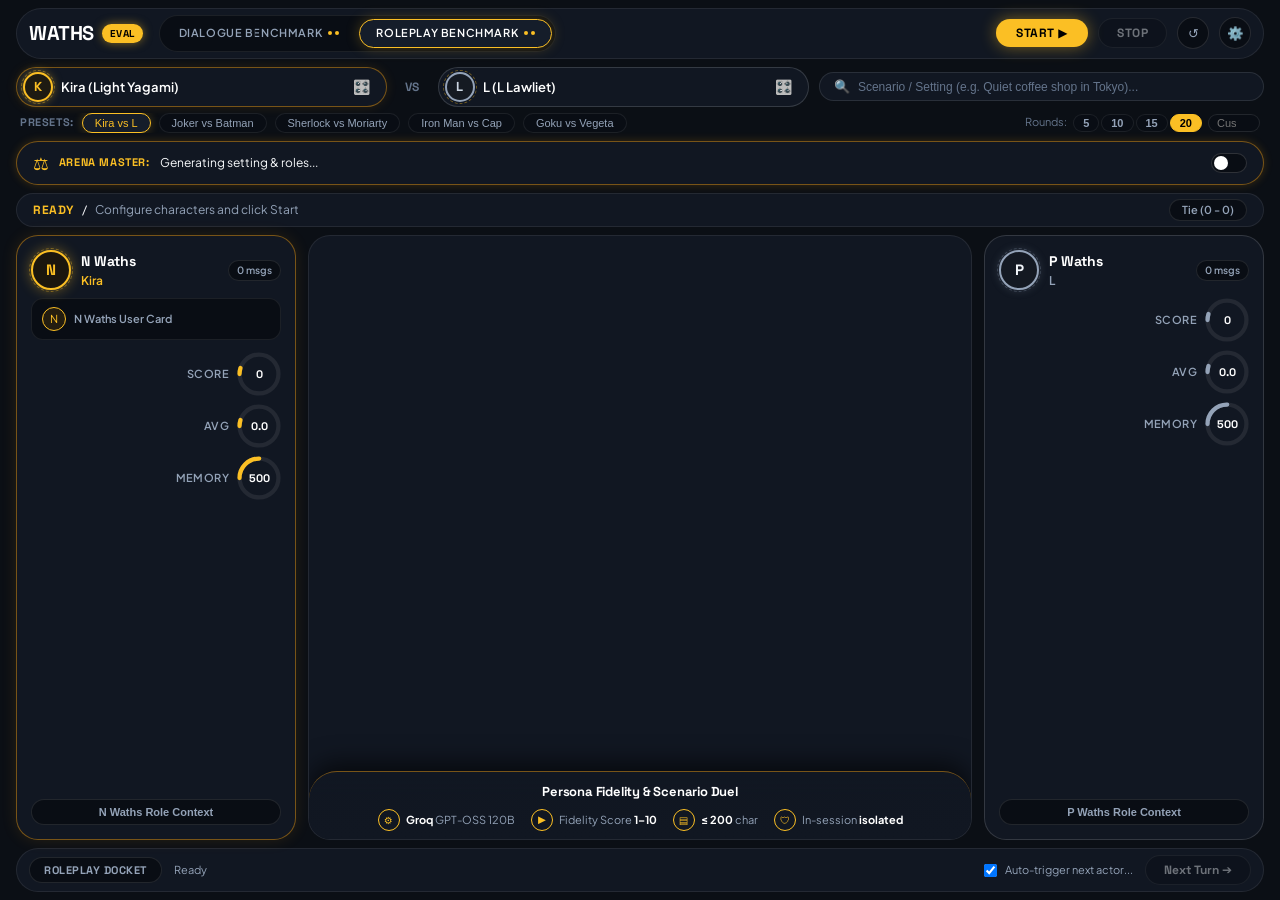
==== static/roleplay.html @ 535d5866 "fix(ui): add gauge labels and dynamic avg/mem rings, fix modal headings and ribbonStatus" ====
<!DOCTYPE html>
<html lang="en">

<head>
  <meta charset="UTF-8">
  <meta name="viewport" content="width=device-width, initial-scale=1.0">
  <title>Waths Arena | Roleplay Benchmark</title>
  <link rel="stylesheet" href="style.css?v=7">
  <link rel="preconnect" href="https://fonts.googleapis.com">
  <link rel="preconnect" href="https://fonts.gstatic.com" crossorigin>
  <link href="https://fonts.googleapis.com/css2?family=Space+Grotesk:wght@500;600;700;800&family=Plus+Jakarta+Sans:wght@400;500;600;700&family=JetBrains+Mono:wght@400;500;600;700&display=swap" rel="stylesheet">
</head>

<body>
  <div class="app-container">
    <!-- Top Navigation Bar -->
    <header class="top-nav">
      <div class="nav-left">
        <a href="/" class="brand-group">
          <span class="brand-waths">WATHS</span>
          <span class="badge-eval">EVAL</span>
        </a>
        <nav class="arena-nav-tabs">
          <a href="/" class="nav-tab">
            Dialogue Benchmark
            <span class="tab-dots"><span class="tab-dot"></span><span class="tab-dot"></span></span>
          </a>
          <a href="/roleplay" class="nav-tab active">
            Roleplay Benchmark
            <span class="tab-dots"><span class="tab-dot"></span><span class="tab-dot"></span></span>
          </a>
        </nav>
      </div>

      <div class="nav-right">
        <button id="startBtn" class="btn-nav-start" title="Summon Master & Start Match">
          START ▶
        </button>
        <button id="stopBtn" class="btn-nav-stop" disabled title="Halt current match">
          STOP
        </button>
        <button id="resetBtn" class="btn-nav-reset" title="Reset Arena">
          ↺
        </button>
        <button id="settingsBtn" class="btn-settings-trigger" title="Arena Bot Configurations">
          ⚙️
        </button>
      </div>
    </header>

    <!-- Character Setup & Scenario Bar -->
    <section class="setup-bar">
      <div class="setup-main-row">
        <!-- N Character Capsule -->
        <div class="char-capsule n-capsule">
          <div class="capsule-avatar n-avatar-ring">
            <span>K</span>
            <span class="cosmic-ring"></span>
          </div>
          <input type="text" id="nCharInput" class="capsule-input" placeholder="N Actor (e.g. Kira)" maxlength="45"
            value="Kira (Light Yagami)" title="N Waths Character Persona" />
          <button class="capsule-icon-btn" id="openNSettingsQuick" title="N Waths Model Settings">🎛️</button>
        </div>

        <span class="vs-badge-pill">VS</span>

        <!-- P Character Capsule -->
        <div class="char-capsule p-capsule">
          <div class="capsule-avatar p-avatar-ring">
            <span>L</span>
            <span class="cosmic-ring"></span>
          </div>
          <input type="text" id="pCharInput" class="capsule-input" placeholder="P Actor (e.g. L)" maxlength="45"
            value="L (L Lawliet)" title="P Waths Character Persona" />
          <button class="capsule-icon-btn" id="openPSettingsQuick" title="P Waths Model Settings">🎛️</button>
        </div>

        <!-- Scenario Capsule -->
        <div class="scenario-capsule">
          <span class="scenario-search-icon">🔍</span>
          <input type="text" id="scenarioInput" class="scenario-capsule-input"
            placeholder="Scenario / Setting (e.g. Quiet coffee shop in Tokyo)..." maxlength="150" />
          <button class="scenario-clear-btn" id="clearScenarioBtn">✕</button>
        </div>
      </div>

      <!-- Presets & Rounds Sub-row -->
      <div class="setup-sub-row">
        <div class="presets-group">
          <span class="presets-label">Presets:</span>
          <button class="preset-pill active" data-n="Kira (Light Yagami)" data-p="L (L Lawliet)"
            data-scenario="Quiet Tokyo coffee shop, testing each other with veiled deductions">Kira vs L</button>
          <button class="preset-pill" data-n="The Joker" data-p="Batman"
            data-scenario="Interrogation room in Arkham Asylum during a blackout">Joker vs Batman</button>
          <button class="preset-pill" data-n="Sherlock Holmes" data-p="Professor Moriarty"
            data-scenario="Foggy evening on Baker Street before departure">Sherlock vs Moriarty</button>
          <button class="preset-pill" data-n="Tony Stark" data-p="Steve Rogers"
            data-scenario="Debating Sokovia Accords in the hangar">Iron Man vs Cap</button>
          <button class="preset-pill" data-n="Goku" data-p="Vegeta"
            data-scenario="Wasteland training ground preparing for universal tournament">Goku vs Vegeta</button>
        </div>

        <div class="rounds-group">
          <span class="rounds-label">Rounds:</span>
          <div class="pill-group" id="limitPillGroup">
            <button class="limit-pill" data-limit="5">5</button>
            <button class="limit-pill" data-limit="10">10</button>
            <button class="limit-pill" data-limit="15">15</button>
            <button class="limit-pill active" data-limit="20">20</button>
          </div>
          <input type="number" id="customLimitInput" class="custom-limit-input" min="1" max="20" placeholder="Custom" />
        </div>
      </div>
    </section>

    <!-- Arena Master Briefing Banner -->
    <section class="master-callout-banner" id="masterBriefingCard">
      <div class="master-callout-left" id="stripHeader">
        <span class="master-scale-icon">⚖️</span>
        <span class="master-callout-title">Arena Master:</span>
        <span class="master-scenario-text" id="briefScenario">Generating setting & roles...</span>
      </div>
      <div class="master-toggle-switch" id="toggleBriefingBtn" title="Toggle detailed roles">
        <span class="switch-pill" id="masterSwitchPill"><span class="switch-knob"></span></span>
      </div>
    </section>

    <!-- Collapsible Roles Drawer -->
    <div class="master-roles-drawer" id="masterContent">
      <div class="drawer-role-col n-role">
        <span class="drawer-role-tag" id="briefNRoleTag">N Waths Role Context</span>
        <p class="drawer-role-desc" id="briefNRole">Awaiting role context...</p>
      </div>
      <div class="drawer-role-col p-role">
        <span class="drawer-role-tag" id="briefPRoleTag">P Waths Role Context</span>
        <p class="drawer-role-desc" id="briefPRole">Awaiting role context...</p>
      </div>
    </div>

    <!-- Match Status Capsule -->
    <div class="status-strip-capsule">
      <div class="status-strip-left">
        <span class="status-highlight-ready" id="roundIndicator">READY</span>
        <span class="status-sep">/</span>
        <span class="status-strip-message" id="turnStatus">Configure characters and click Start</span>
      </div>
      <div class="status-tie-chip" id="leaderChip">Tie (0 - 0)</div>
    </div>

    <!-- Main Workbench Area (Cards + Chat Viewport) -->
    <main class="arena-stage-layout">
      <!-- Left Card: N Waths -->
      <aside class="actor-stage-card n-stage-card" id="nCard">
        <div>
          <div class="card-orbit-header">
            <div class="orbit-actor-identity">
              <div class="cosmic-avatar-container n-cosmic-avatar">
                <span>N</span>
                <span class="cosmic-ring"></span>
              </div>
              <div class="actor-meta-block">
                <span class="actor-name-title" id="nCardName">N Waths</span>
                <span class="actor-persona-sub" id="nCharSubtext">Kira</span>
              </div>
            </div>
            <span class="msgs-count-pill" id="nMsgs">0 msgs</span>
          </div>

          <div class="user-card-snippet">
            <div class="mini-avatar">N</div>
            <span class="snippet-text">N Waths User Card</span>
          </div>

          <!-- Vertical Arc Gauges Stack -->
          <div class="gauges-vertical-stack">
            <!-- Score Gauge -->
            <div class="gauge-row-item">
              <span class="gauge-label">Score</span>
              <div class="gauge-circle-outer">
                <svg viewBox="0 0 36 36" class="gauge-svg">
                  <path class="gauge-track" d="M18 2.0845 a 15.9155 15.9155 0 0 1 0 31.831 a 15.9155 15.9155 0 0 1 0 -31.831" />
                  <path class="gauge-progress-gold" id="nScoreGauge" stroke-dasharray="5, 100" d="M18 2.0845 a 15.9155 15.9155 0 0 1 0 31.831 a 15.9155 15.9155 0 0 1 0 -31.831" />
                </svg>
                <span class="gauge-center-text" id="nScore">0</span>
              </div>
            </div>
            <!-- Average Gauge -->
            <div class="gauge-row-item">
              <span class="gauge-label">Avg</span>
              <div class="gauge-circle-outer">
                <svg viewBox="0 0 36 36" class="gauge-svg">
                  <path class="gauge-track" d="M18 2.0845 a 15.9155 15.9155 0 0 1 0 31.831 a 15.9155 15.9155 0 0 1 0 -31.831" />
                  <path class="gauge-progress-gold" id="nAvgGauge" stroke-dasharray="5, 100" d="M18 2.0845 a 15.9155 15.9155 0 0 1 0 31.831 a 15.9155 15.9155 0 0 1 0 -31.831" />
                </svg>
                <span class="gauge-center-text" id="nAvg">0.0</span>
              </div>
            </div>
            <!-- Memory Gauge -->
            <div class="gauge-row-item">
              <span class="gauge-label">Memory</span>
              <div class="gauge-circle-outer">
                <svg viewBox="0 0 36 36" class="gauge-svg">
                  <path class="gauge-track" d="M18 2.0845 a 15.9155 15.9155 0 0 1 0 31.831 a 15.9155 15.9155 0 0 1 0 -31.831" />
                  <path class="gauge-progress-gold" id="nMemGauge" stroke-dasharray="25, 100" d="M18 2.0845 a 15.9155 15.9155 0 0 1 0 31.831 a 15.9155 15.9155 0 0 1 0 -31.831" />
                </svg>
                <span class="gauge-center-text" id="nMemGaugeVal">500</span>
              </div>
            </div>
          </div>
        </div>

        <button class="actor-role-context-btn" id="nRoleContextBtn">
          N Waths Role Context
        </button>

        <!-- Hidden Telemetry Dropdown Data elements for script compatibility -->
        <div style="display:none;" id="nDropdown">
          <span id="nProviderVal">NVIDIA NIM</span>
          <span id="nModelVal">stepfun-ai/step-5-preview</span>
          <span id="nWinsVal">0 wins (0%)</span>
          <span id="nPromptTokVal">0</span>
          <span id="nCompTokVal">0</span>
          <span id="nTotalTokVal">0</span>
        </div>
      </aside>

      <!-- Center Chat Stream Area -->
      <section class="center-chat-viewport" id="chatViewport">
        <div class="chat-feed-stream" id="chatFeed">
          <!-- Initial Welcome Feed State -->
        </div>

        <!-- Arched Bottom Docket Overlay (Matching Image 1) -->
        <div class="arched-docket-overlay" id="archedDocket">
          <div class="docket-arch-title">Persona Fidelity & Scenario Duel</div>
          <div class="docket-specs-pill-row">
            <div class="docket-spec-badge">
              <span class="docket-badge-ring">⚙</span>
              <span><strong>Groq</strong> GPT-OSS 120B</span>
            </div>
            <div class="docket-spec-badge">
              <span class="docket-badge-ring">▶</span>
              <span>Fidelity Score <strong>1–10</strong></span>
            </div>
            <div class="docket-spec-badge">
              <span class="docket-badge-ring">▤</span>
              <span><strong>≤ 200</strong> char</span>
            </div>
            <div class="docket-spec-badge">
              <span class="docket-badge-ring">🛡</span>
              <span>In-session <strong>isolated</strong></span>
            </div>
          </div>
        </div>
      </section>

      <!-- Right Card: P Waths -->
      <aside class="actor-stage-card p-stage-card" id="pCard">
        <div>
          <div class="card-orbit-header">
            <div class="orbit-actor-identity">
              <div class="cosmic-avatar-container p-cosmic-avatar">
                <span>P</span>
                <span class="cosmic-ring"></span>
              </div>
              <div class="actor-meta-block">
                <span class="actor-name-title" id="pCardName">P Waths</span>
                <span class="actor-persona-sub" id="pCharSubtext">L</span>
              </div>
            </div>
            <span class="msgs-count-pill" id="pMsgs">0 msgs</span>
          </div>

          <!-- Vertical Arc Gauges Stack -->
          <div class="gauges-vertical-stack">
            <div class="gauge-row-item">
              <span class="gauge-label">Score</span>
              <div class="gauge-circle-outer">
                <svg viewBox="0 0 36 36" class="gauge-svg">
                  <path class="gauge-track" d="M18 2.0845 a 15.9155 15.9155 0 0 1 0 31.831 a 15.9155 15.9155 0 0 1 0 -31.831" />
                  <path class="gauge-progress-silver" id="pScoreGauge" stroke-dasharray="5, 100" d="M18 2.0845 a 15.9155 15.9155 0 0 1 0 31.831 a 15.9155 15.9155 0 0 1 0 -31.831" />
                </svg>
                <span class="gauge-center-text" id="pScore">0</span>
              </div>
            </div>
            <div class="gauge-row-item">
              <span class="gauge-label">Avg</span>
              <div class="gauge-circle-outer">
                <svg viewBox="0 0 36 36" class="gauge-svg">
                  <path class="gauge-track" d="M18 2.0845 a 15.9155 15.9155 0 0 1 0 31.831 a 15.9155 15.9155 0 0 1 0 -31.831" />
                  <path class="gauge-progress-silver" id="pAvgGauge" stroke-dasharray="5, 100" d="M18 2.0845 a 15.9155 15.9155 0 0 1 0 31.831 a 15.9155 15.9155 0 0 1 0 -31.831" />
                </svg>
                <span class="gauge-center-text" id="pAvg">0.0</span>
              </div>
            </div>
            <div class="gauge-row-item">
              <span class="gauge-label">Memory</span>
              <div class="gauge-circle-outer">
                <svg viewBox="0 0 36 36" class="gauge-svg">
                  <path class="gauge-track" d="M18 2.0845 a 15.9155 15.9155 0 0 1 0 31.831 a 15.9155 15.9155 0 0 1 0 -31.831" />
                  <path class="gauge-progress-silver" id="pMemGauge" stroke-dasharray="25, 100" d="M18 2.0845 a 15.9155 15.9155 0 0 1 0 31.831 a 15.9155 15.9155 0 0 1 0 -31.831" />
                </svg>
                <span class="gauge-center-text" id="pMemGaugeVal">500</span>
              </div>
            </div>
          </div>
        </div>

        <button class="actor-role-context-btn" id="pRoleContextBtn">
          P Waths Role Context
        </button>

        <!-- Hidden Telemetry Dropdown Data elements for script compatibility -->
        <div style="display:none;" id="pDropdown">
          <span id="pProviderVal">OpenRouter</span>
          <span id="pModelVal">meta-llama/llama-3.2-3b-instruct</span>
          <span id="pWinsVal">0 wins (0%)</span>
          <span id="pPromptTokVal">0</span>
          <span id="pCompTokVal">0</span>
          <span id="pTotalTokVal">0</span>
        </div>
      </aside>
    </main>

    <!-- Bottom Controls Ribbon -->
    <footer class="bottom-ribbon" id="actionRibbon">
      <span class="ribbon-pill-tag">Roleplay Docket</span>
      <div class="ribbon-status" id="ribbonStatus">Ready</div>
      <div class="ribbon-right-controls">
        <label class="toggle-container">
          <input type="checkbox" id="autoAdvanceToggle" checked>
          <span>Auto-trigger next actor...</span>
        </label>
        <button id="nextTurnBtn" class="btn-next-pill" disabled>
          Next Turn ➔
        </button>
      </div>
    </footer>
  </div>

  <!-- Settings Modal (Matching Image 2) -->
  <div class="modal-overlay" id="settingsModal" style="display: none;">
    <div class="settings-modal-card">
      <div class="settings-modal-header">
        <div class="settings-modal-title">
          <span>⚙</span> ARENA BOT CONFIGURATIONS
        </div>
        <button class="modal-close-btn" id="closeSettingsBtn" title="Close Settings">✕</button>
      </div>

      <div class="settings-modal-body">
        <div class="settings-duo-columns">
          <!-- N Waths Column -->
          <div class="settings-bot-column n-col">
            <div class="col-brand-header">
              <div class="cosmic-avatar-container n-cosmic-avatar" style="width:32px;height:32px;font-size:13px;">
                <span>N</span>
                <span class="cosmic-ring"></span>
              </div>
              <div>
                <h4>N WATHS <span class="provider-tag">(NVIDIA NIM)</span></h4>
              </div>
            </div>

            <!-- Model Selection -->
            <div class="slider-group-container">
              <div class="slider-label">Model Selection</div>
              <select id="nModelSelect" class="form-select-dark">
                <option value="stepfun-ai/step-5-preview">stepfun-ai/step-5-preview (Default)</option>
                <option value="minimaxai/minimax-m3.1-flash">minimaxai/minimax-m3.1-flash (Fast & High Fidelity)</option>
                <option value="moonshotai/kimi-k3.1-pro">moonshotai/kimi-k3.1-pro</option>
                <option value="z-ai/glm-5.3-flash">z-ai/glm-5.3-flash</option>
                <option value="custom">Custom Model ID...</option>
              </select>
              <input type="text" id="nCustomModelInput" class="custom-limit-input" style="display:none;width:100%;margin-top:4px;" placeholder="Custom Model ID" />
            </div>

            <!-- Temperature Slider + Gauge -->
            <div class="slider-group-container">
              <div class="slider-label">Temperature</div>
              <div class="slider-with-gauge">
                <input type="range" id="nTempRange" min="0.0" max="1.5" step="0.05" value="0.7" class="form-range-gold" />
                <div class="gauge-circle-outer">
                  <svg viewBox="0 0 36 36" class="gauge-svg">
                    <path class="gauge-track" d="M18 2.0845 a 15.9155 15.9155 0 0 1 0 31.831 a 15.9155 15.9155 0 0 1 0 -31.831" />
                    <path class="gauge-progress-gold" id="nTempGaugeSvg" stroke-dasharray="47, 100" d="M18 2.0845 a 15.9155 15.9155 0 0 1 0 31.831 a 15.9155 15.9155 0 0 1 0 -31.831" />
                  </svg>
                  <span class="gauge-center-text" id="nTempVal">0.70</span>
                </div>
              </div>
            </div>

            <!-- Context Memory Limit -->
            <div class="slider-group-container">
              <div class="slider-label">Context Memory Limit</div>
              <div class="slider-with-gauge">
                <input type="range" id="nMemRange" min="100" max="2000" step="50" value="500" class="form-range-gold" />
                <div class="gauge-circle-outer">
                  <svg viewBox="0 0 36 36" class="gauge-svg">
                    <path class="gauge-track" d="M18 2.0845 a 15.9155 15.9155 0 0 1 0 31.831 a 15.9155 15.9155 0 0 1 0 -31.831" />
                    <path class="gauge-progress-gold" id="nMemGaugeSvg" stroke-dasharray="25, 100" d="M18 2.0845 a 15.9155 15.9155 0 0 1 0 31.831 a 15.9155 15.9155 0 0 1 0 -31.831" />
                  </svg>
                  <span class="gauge-center-text" id="nMemVal">500</span>
                </div>
              </div>
            </div>

            <!-- Output Character Limit -->
            <div class="slider-group-container">
              <div class="slider-label">Output Character Limit</div>
              <div class="slider-with-gauge">
                <input type="range" id="nLimitRange" min="50" max="1000" step="10" value="200" class="form-range-gold" />
                <div class="gauge-circle-outer">
                  <svg viewBox="0 0 36 36" class="gauge-svg">
                    <path class="gauge-track" d="M18 2.0845 a 15.9155 15.9155 0 0 1 0 31.831 a 15.9155 15.9155 0 0 1 0 -31.831" />
                    <path class="gauge-progress-gold" id="nLimitGaugeSvg" stroke-dasharray="20, 100" d="M18 2.0845 a 15.9155 15.9155 0 0 1 0 31.831 a 15.9155 15.9155 0 0 1 0 -31.831" />
                  </svg>
                  <span class="gauge-center-text" id="nLimitVal" style="font-size:9px;">200c</span>
                </div>
              </div>
            </div>

            <!-- Top-P & Max Tokens Steppers -->
            <div class="stepper-row">
              <span class="stepper-label">Top-P</span>
              <div class="stepper-capsule">
                <button type="button" class="stepper-btn" id="nTopPDec">–</button>
                <span class="stepper-val" id="nTopPVal">0.90</span>
                <button type="button" class="stepper-btn" id="nTopPInc">+</button>
                <input type="range" id="nTopPRange" min="0.1" max="1.0" step="0.05" value="0.9" style="display:none;" />
              </div>
            </div>

            <div class="stepper-row">
              <span class="stepper-label">Max Tokens</span>
              <div class="stepper-capsule">
                <button type="button" class="stepper-btn" id="nTokensDec">–</button>
                <span class="stepper-val" id="nTokensVal">450</span>
                <button type="button" class="stepper-btn" id="nTokensInc">+</button>
                <input type="number" id="nMaxTokensInput" min="50" max="1000" value="450" style="display:none;" />
              </div>
            </div>
          </div>

          <!-- P Waths Column -->
          <div class="settings-bot-column p-col">
            <div class="col-brand-header">
              <div class="cosmic-avatar-container p-cosmic-avatar" style="width:32px;height:32px;font-size:13px;">
                <span>P</span>
                <span class="cosmic-ring"></span>
              </div>
              <div>
                <h4>P WATHS <span class="provider-tag">(OpenRouter)</span></h4>
              </div>
            </div>

            <!-- Model Selection -->
            <div class="slider-group-container">
              <div class="slider-label">Model Selection</div>
              <select id="pModelSelect" class="form-select-dark">
                <option value="meta-llama/llama-3.2-3b-instruct">meta-llama/llama-3.2-3b-instruct (Default)</option>
                <option value="google/gemini-2.0-flash-001">google/gemini-2.0-flash-001</option>
                <option value="anthropic/claude-3.5-haiku">anthropic/claude-3.5-haiku</option>
                <option value="deepseek/deepseek-chat">deepseek/deepseek-chat</option>
                <option value="custom">Custom Model ID...</option>
              </select>
              <input type="text" id="pCustomModelInput" class="custom-limit-input" style="display:none;width:100%;margin-top:4px;" placeholder="Custom Model ID" />
            </div>

            <!-- Temperature Slider + Gauge -->
            <div class="slider-group-container">
              <div class="slider-label">Temperature</div>
              <div class="slider-with-gauge">
                <input type="range" id="pTempRange" min="0.0" max="1.5" step="0.05" value="0.7" class="form-range-gold" />
                <div class="gauge-circle-outer">
                  <svg viewBox="0 0 36 36" class="gauge-svg">
                    <path class="gauge-track" d="M18 2.0845 a 15.9155 15.9155 0 0 1 0 31.831 a 15.9155 15.9155 0 0 1 0 -31.831" />
                    <path class="gauge-progress-silver" id="pTempGaugeSvg" stroke-dasharray="47, 100" d="M18 2.0845 a 15.9155 15.9155 0 0 1 0 31.831 a 15.9155 15.9155 0 0 1 0 -31.831" />
                  </svg>
                  <span class="gauge-center-text" id="pTempVal">0.70</span>
                </div>
              </div>
            </div>

            <!-- Context Memory Limit -->
            <div class="slider-group-container">
              <div class="slider-label">Context Memory Limit</div>
              <div class="slider-with-gauge">
                <input type="range" id="pMemRange" min="100" max="2000" step="50" value="500" class="form-range-gold" />
                <div class="gauge-circle-outer">
                  <svg viewBox="0 0 36 36" class="gauge-svg">
                    <path class="gauge-track" d="M18 2.0845 a 15.9155 15.9155 0 0 1 0 31.831 a 15.9155 15.9155 0 0 1 0 -31.831" />
                    <path class="gauge-progress-silver" id="pMemGaugeSvg" stroke-dasharray="25, 100" d="M18 2.0845 a 15.9155 15.9155 0 0 1 0 31.831 a 15.9155 15.9155 0 0 1 0 -31.831" />
                  </svg>
                  <span class="gauge-center-text" id="pMemVal">500</span>
                </div>
              </div>
            </div>

            <!-- Output Character Limit -->
            <div class="slider-group-container">
              <div class="slider-label">Output Character Limit</div>
              <div class="slider-with-gauge">
                <input type="range" id="pLimitRange" min="50" max="1000" step="10" value="200" class="form-range-gold" />
                <div class="gauge-circle-outer">
                  <svg viewBox="0 0 36 36" class="gauge-svg">
                    <path class="gauge-track" d="M18 2.0845 a 15.9155 15.9155 0 0 1 0 31.831 a 15.9155 15.9155 0 0 1 0 -31.831" />
                    <path class="gauge-progress-silver" id="pLimitGaugeSvg" stroke-dasharray="20, 100" d="M18 2.0845 a 15.9155 15.9155 0 0 1 0 31.831 a 15.9155 15.9155 0 0 1 0 -31.831" />
                  </svg>
                  <span class="gauge-center-text" id="pLimitVal" style="font-size:9px;">200c</span>
                </div>
              </div>
            </div>

            <!-- Top-P & Max Tokens Steppers -->
            <div class="stepper-row">
              <span class="stepper-label">Top-P</span>
              <div class="stepper-capsule">
                <button type="button" class="stepper-btn" id="pTopPDec">–</button>
                <span class="stepper-val" id="pTopPVal">0.90</span>
                <button type="button" class="stepper-btn" id="pTopPInc">+</button>
                <input type="range" id="pTopPRange" min="0.1" max="1.0" step="0.05" value="0.9" style="display:none;" />
              </div>
            </div>

            <div class="stepper-row">
              <span class="stepper-label">Max Tokens</span>
              <div class="stepper-capsule">
                <button type="button" class="stepper-btn" id="pTokensDec">–</button>
                <span class="stepper-val" id="pTokensVal">200</span>
                <button type="button" class="stepper-btn" id="pTokensInc">+</button>
                <input type="number" id="pMaxTokensInput" min="50" max="1000" value="200" style="display:none;" />
              </div>
            </div>
          </div>
        </div>
      </div>

      <div class="settings-modal-footer">
        <button id="resetSettingsBtn" class="btn-modal-reset">RESET TO DEFAULTS</button>
        <button id="saveSettingsBtn" class="btn-modal-save">SAVE & APPLY</button>
      </div>
    </div>
  </div>

  <script src="settings.js?v=7"></script>
  <script src="roleplay.js?v=7"></script>
</body>

</html>
---- static/style.css ----
/* ==========================================================================
   WATHS ARENA: SOLAR GOLD & OBSIDIAN WORKBENCH
   High-performance LLM Evaluation Interface
   ========================================================================== */

:root {
  /* Surface System: Deep Charcoal & Matte Obsidian */
  --bg-canvas: #0b0f15;
  --bg-panel: #111722;
  --bg-card: #151d2a;
  --bg-card-subtle: #121824;
  --bg-inset: #090d14;
  --bg-hover: #1c2638;
  --bg-dropdown: #141c28;

  /* Radiant Solar Gold & Amber Accents */
  --gold-primary: #fbbf24;
  --gold-glow: #f59e0b;
  --gold-dark: #b45309;
  --gold-bg-subtle: rgba(245, 158, 11, 0.08);
  --gold-border: rgba(245, 158, 11, 0.45);
  --gold-border-bright: #fbbf24;

  /* Actor Accents */
  --color-n: #fbbf24;            /* Gold Accent for N Waths */
  --color-n-glow: rgba(251, 191, 36, 0.35);
  --color-p: #94a3b8;            /* Silver / Cool Slate for P Waths */
  --color-p-glow: rgba(148, 163, 184, 0.25);

  /* High-Contrast Typography */
  --text-1: #f8fafc;
  --text-2: #94a3b8;
  --text-3: #64748b;
  --text-muted: #475569;
  --text-dark: #0b0f15;

  /* Border Radii */
  --radius-pill: 9999px;
  --radius-card: 22px;
  --radius-modal: 26px;
  --radius-sm: 8px;

  /* Luminous Shadows */
  --shadow-gold: 0 0 20px rgba(245, 158, 11, 0.28);
  --shadow-gold-sm: 0 0 10px rgba(245, 158, 11, 0.2);
  --shadow-card: 0 8px 24px rgba(0, 0, 0, 0.55);
  --shadow-modal: 0 20px 60px rgba(0, 0, 0, 0.85);

  /* Fonts */
  --font-display: 'Space Grotesk', system-ui, -apple-system, sans-serif;
  --font-body: 'Plus Jakarta Sans', system-ui, -apple-system, sans-serif;
  --font-mono: 'JetBrains Mono', monospace;
}

/* --- Base & Reset --- */
*, *::before, *::after {
  box-sizing: border-box;
  margin: 0;
  padding: 0;
}

body {
  background-color: var(--bg-canvas);
  color: var(--text-1);
  font-family: var(--font-body);
  font-size: 13px;
  line-height: 1.5;
  height: 100vh;
  display: flex;
  flex-direction: column;
  overflow: hidden;
  -webkit-font-smoothing: antialiased;
}

:focus-visible {
  outline: 2px solid var(--gold-primary);
  outline-offset: 2px;
}

.app-container {
  display: flex;
  flex-direction: column;
  height: 100vh;
  max-width: 1380px;
  margin: 0 auto;
  width: 100%;
  padding: 8px 16px 8px;
  overflow: hidden;
}

/* ==========================================================================
   1. TOP NAVIGATION
   ========================================================================== */
.top-nav {
  display: flex;
  align-items: center;
  justify-content: space-between;
  padding: 6px 12px;
  background: var(--bg-panel);
  border: 1px solid rgba(255, 255, 255, 0.08);
  border-radius: var(--radius-pill);
  margin-bottom: 8px;
  flex-shrink: 0;
}

.nav-left {
  display: flex;
  align-items: center;
  gap: 16px;
}

.brand-group {
  display: flex;
  align-items: center;
  gap: 8px;
  cursor: pointer;
  text-decoration: none;
}

.brand-waths {
  font-family: var(--font-display);
  font-size: 1.25rem;
  font-weight: 800;
  letter-spacing: -0.5px;
  color: #ffffff;
}

.badge-eval {
  background: var(--gold-primary);
  color: #000000;
  font-family: var(--font-display);
  font-size: 10px;
  font-weight: 800;
  letter-spacing: 0.5px;
  padding: 2px 8px;
  border-radius: var(--radius-pill);
  box-shadow: 0 0 10px rgba(251, 191, 36, 0.5);
}

.arena-nav-tabs {
  display: flex;
  align-items: center;
  background: var(--bg-inset);
  padding: 3px;
  border-radius: var(--radius-pill);
  border: 1px solid rgba(255, 255, 255, 0.08);
  gap: 4px;
}

.nav-tab {
  display: flex;
  align-items: center;
  gap: 6px;
  padding: 5px 16px;
  font-size: 11px;
  font-weight: 600;
  text-transform: uppercase;
  letter-spacing: 0.6px;
  color: var(--text-2);
  text-decoration: none;
  border-radius: var(--radius-pill);
  transition: all 0.15s ease;
}

.nav-tab:hover {
  color: var(--text-1);
}

.nav-tab.active {
  background: var(--bg-card);
  color: #ffffff;
  border: 1.5px solid var(--gold-border-bright);
  box-shadow: 0 0 14px rgba(251, 191, 36, 0.25);
}

.nav-tab .tab-dots {
  display: inline-flex;
  gap: 3px;
}

.nav-tab .tab-dot {
  width: 4px;
  height: 4px;
  border-radius: 50%;
  background: var(--gold-primary);
}

.nav-right {
  display: flex;
  align-items: center;
  gap: 10px;
}

/* Action Buttons */
.btn-nav-start {
  display: inline-flex;
  align-items: center;
  gap: 6px;
  background: var(--gold-primary);
  color: #000000;
  font-family: var(--font-display);
  font-size: 12px;
  font-weight: 800;
  letter-spacing: 0.5px;
  text-transform: uppercase;
  padding: 6px 20px;
  border-radius: var(--radius-pill);
  border: none;
  cursor: pointer;
  box-shadow: 0 0 16px rgba(251, 191, 36, 0.45);
  transition: transform 0.12s ease, box-shadow 0.12s ease;
}

.btn-nav-start:hover {
  transform: translateY(-1px);
  box-shadow: 0 0 22px rgba(251, 191, 36, 0.6);
}

.btn-nav-start:active {
  transform: translateY(1px);
}

.btn-nav-stop {
  display: inline-flex;
  align-items: center;
  gap: 6px;
  background: var(--bg-inset);
  color: var(--text-1);
  font-family: var(--font-display);
  font-size: 12px;
  font-weight: 700;
  letter-spacing: 0.5px;
  text-transform: uppercase;
  padding: 6px 18px;
  border-radius: var(--radius-pill);
  border: 1px solid rgba(255, 255, 255, 0.15);
  cursor: pointer;
  transition: all 0.15s ease;
}

.btn-nav-stop:hover:not(:disabled) {
  background: rgba(239, 68, 68, 0.15);
  border-color: #ef4444;
  color: #ef4444;
}

.btn-nav-stop:disabled {
  opacity: 0.4;
  cursor: not-allowed;
}

.btn-nav-reset {
  background: var(--bg-inset);
  color: var(--text-2);
  border: 1px solid rgba(255, 255, 255, 0.12);
  border-radius: var(--radius-pill);
  width: 32px;
  height: 32px;
  display: inline-flex;
  align-items: center;
  justify-content: center;
  cursor: pointer;
  transition: all 0.15s ease;
}

.btn-nav-reset:hover {
  color: var(--text-1);
  border-color: rgba(255, 255, 255, 0.3);
}

.btn-settings-trigger {
  background: var(--bg-inset);
  color: var(--text-2);
  border: 1px solid rgba(255, 255, 255, 0.12);
  border-radius: var(--radius-pill);
  width: 32px;
  height: 32px;
  display: inline-flex;
  align-items: center;
  justify-content: center;
  cursor: pointer;
  transition: all 0.15s ease;
}

.btn-settings-trigger:hover {
  color: var(--gold-primary);
  border-color: var(--gold-border);
}

/* ==========================================================================
   2. INPUT SETUP ROW (Character Capsules + Scenario)
   ========================================================================== */
.setup-bar {
  display: flex;
  flex-direction: column;
  gap: 6px;
  margin-bottom: 8px;
  flex-shrink: 0;
}

.setup-main-row {
  display: grid;
  grid-template-columns: 1fr auto 1fr 1.2fr;
  align-items: center;
  gap: 10px;
}

.char-capsule {
  display: flex;
  align-items: center;
  gap: 8px;
  background: var(--bg-panel);
  border: 1.5px solid rgba(255, 255, 255, 0.1);
  border-radius: var(--radius-pill);
  padding: 4px 12px 4px 6px;
  transition: border-color 0.15s ease, box-shadow 0.15s ease;
}

.char-capsule.n-capsule {
  border-color: var(--gold-border);
  box-shadow: 0 0 12px rgba(245, 158, 11, 0.12);
}

.char-capsule.n-capsule:focus-within {
  border-color: var(--gold-primary);
  box-shadow: 0 0 18px rgba(245, 158, 11, 0.28);
}

.char-capsule.p-capsule {
  border-color: rgba(255, 255, 255, 0.15);
}

.char-capsule.p-capsule:focus-within {
  border-color: #94a3b8;
  box-shadow: 0 0 14px rgba(148, 163, 184, 0.2);
}

.capsule-avatar {
  width: 30px;
  height: 30px;
  border-radius: 50%;
  display: flex;
  align-items: center;
  justify-content: center;
  font-family: var(--font-display);
  font-size: 13px;
  font-weight: 800;
  flex-shrink: 0;
  position: relative;
}

.n-avatar-ring {
  background: #1e1b12;
  color: var(--gold-primary);
  border: 2px solid var(--gold-primary);
  box-shadow: 0 0 10px rgba(251, 191, 36, 0.5);
}

.p-avatar-ring {
  background: #151a22;
  color: #cbd5e1;
  border: 2px solid #94a3b8;
}

.capsule-input {
  flex: 1;
  background: transparent;
  border: none;
  color: #ffffff;
  font-family: var(--font-body);
  font-size: 13px;
  font-weight: 600;
  outline: none;
  min-width: 0;
}

.capsule-input::placeholder {
  color: var(--text-3);
  font-weight: 400;
}

.capsule-icon-btn {
  background: transparent;
  border: none;
  color: var(--text-3);
  cursor: pointer;
  font-size: 14px;
  display: flex;
  align-items: center;
  justify-content: center;
  padding: 2px 4px;
  border-radius: 4px;
  transition: color 0.15s ease;
}

.capsule-icon-btn:hover {
  color: var(--gold-primary);
}

.vs-badge-pill {
  font-family: var(--font-display);
  font-size: 12px;
  font-weight: 800;
  color: var(--text-3);
  padding: 4px 8px;
  letter-spacing: 0.5px;
}

.scenario-capsule {
  display: flex;
  align-items: center;
  gap: 8px;
  background: var(--bg-panel);
  border: 1px solid rgba(255, 255, 255, 0.1);
  border-radius: var(--radius-pill);
  padding: 4px 14px;
  transition: border-color 0.15s ease;
}

.scenario-capsule:focus-within {
  border-color: rgba(255, 255, 255, 0.3);
}

.scenario-search-icon {
  color: var(--text-3);
  font-size: 13px;
}

.scenario-capsule-input {
  flex: 1;
  background: transparent;
  border: none;
  color: var(--text-1);
  font-size: 12px;
  outline: none;
}

.scenario-capsule-input::placeholder {
  color: var(--text-3);
}

.scenario-clear-btn {
  background: transparent;
  border: none;
  color: var(--text-3);
  cursor: pointer;
  font-size: 12px;
  padding: 2px 4px;
  display: none;
}

.scenario-clear-btn:hover {
  color: #ffffff;
}

/* Setup Sub-row: Presets + Rounds */
.setup-sub-row {
  display: flex;
  align-items: center;
  justify-content: space-between;
  gap: 12px;
  padding: 0 4px;
}

.presets-group {
  display: flex;
  align-items: center;
  gap: 8px;
  overflow-x: auto;
  scrollbar-width: none;
}

.presets-group::-webkit-scrollbar {
  display: none;
}

.presets-label {
  font-family: var(--font-display);
  font-size: 11px;
  font-weight: 700;
  text-transform: uppercase;
  letter-spacing: 0.6px;
  color: var(--text-3);
  flex-shrink: 0;
}

.preset-pill {
  background: var(--bg-inset);
  color: var(--text-2);
  border: 1px solid rgba(255, 255, 255, 0.08);
  border-radius: var(--radius-pill);
  padding: 3px 12px;
  font-size: 11px;
  font-weight: 500;
  white-space: nowrap;
  cursor: pointer;
  transition: all 0.15s ease;
}

.preset-pill:hover {
  color: #ffffff;
  border-color: rgba(255, 255, 255, 0.25);
  background: var(--bg-hover);
}

.preset-pill.active {
  background: var(--bg-card);
  color: var(--gold-primary);
  border-color: var(--gold-border-bright);
  box-shadow: 0 0 10px rgba(251, 191, 36, 0.25);
}

.rounds-group {
  display: flex;
  align-items: center;
  gap: 6px;
  flex-shrink: 0;
}

.rounds-label {
  font-size: 11px;
  color: var(--text-3);
}

.limit-pill {
  background: var(--bg-inset);
  color: var(--text-2);
  border: 1px solid rgba(255, 255, 255, 0.08);
  border-radius: var(--radius-pill);
  padding: 2px 9px;
  font-size: 11px;
  font-weight: 600;
  cursor: pointer;
  transition: all 0.12s ease;
}

.limit-pill:hover {
  color: #ffffff;
}

.limit-pill.active {
  background: var(--gold-primary);
  color: #000000;
  border-color: var(--gold-primary);
  font-weight: 700;
}

.custom-limit-input {
  width: 52px;
  background: var(--bg-inset);
  border: 1px solid rgba(255, 255, 255, 0.1);
  border-radius: var(--radius-pill);
  color: var(--text-1);
  font-size: 11px;
  padding: 2px 8px;
  text-align: center;
  outline: none;
}

/* ==========================================================================
   3. ARENA MASTER CALLOUT BANNER
   ========================================================================== */
.master-callout-banner {
  background: var(--bg-panel);
  border: 1.5px solid var(--gold-border);
  border-radius: var(--radius-card);
  padding: 8px 16px;
  margin-bottom: 8px;
  box-shadow: var(--shadow-gold-sm);
  display: flex;
  align-items: center;
  justify-content: space-between;
  gap: 16px;
  flex-shrink: 0;
  position: relative;
}

.master-callout-left {
  display: flex;
  align-items: center;
  gap: 10px;
  flex: 1;
  min-width: 0;
}

.master-scale-icon {
  font-size: 1.1rem;
  color: var(--gold-primary);
  flex-shrink: 0;
}

.master-callout-title {
  font-family: var(--font-display);
  font-size: 11px;
  font-weight: 800;
  letter-spacing: 0.6px;
  color: var(--gold-primary);
  text-transform: uppercase;
  flex-shrink: 0;
}

.master-scenario-text {
  font-size: 12px;
  color: var(--text-1);
  white-space: nowrap;
  overflow: hidden;
  text-overflow: ellipsis;
}

.master-toggle-switch {
  display: flex;
  align-items: center;
  gap: 8px;
  cursor: pointer;
  flex-shrink: 0;
}

.switch-pill {
  position: relative;
  width: 36px;
  height: 20px;
  background: var(--bg-inset);
  border: 1px solid rgba(255, 255, 255, 0.15);
  border-radius: var(--radius-pill);
  transition: background 0.2s ease, border-color 0.2s ease;
}

.switch-pill.active {
  background: var(--gold-primary);
  border-color: var(--gold-primary);
}

.switch-knob {
  position: absolute;
  top: 2px;
  left: 2px;
  width: 14px;
  height: 14px;
  border-radius: 50%;
  background: #ffffff;
  transition: transform 0.2s ease;
}

.switch-pill.active .switch-knob {
  transform: translateX(16px);
  background: #000000;
}

/* Collapsible Roles Drawer */
.master-roles-drawer {
  display: none;
  grid-template-columns: 1fr 1fr;
  gap: 10px;
  padding: 8px 12px 10px;
  background: var(--bg-inset);
  border: 1px solid var(--gold-border);
  border-top: none;
  border-radius: 0 0 var(--radius-card) var(--radius-card);
  margin-top: -8px;
  margin-bottom: 8px;
}

.master-roles-drawer.open {
  display: grid;
}

.drawer-role-col {
  background: var(--bg-card);
  border-radius: 12px;
  padding: 8px 12px;
  border: 1px solid rgba(255, 255, 255, 0.06);
}

.drawer-role-col.n-role {
  border-left: 3px solid var(--gold-primary);
}

.drawer-role-col.p-role {
  border-left: 3px solid #94a3b8;
}

.drawer-role-tag {
  font-size: 10px;
  font-weight: 700;
  text-transform: uppercase;
  color: var(--gold-primary);
  display: block;
  margin-bottom: 4px;
}

.drawer-role-col.p-role .drawer-role-tag {
  color: #94a3b8;
}

.drawer-role-desc {
  font-size: 11px;
  color: var(--text-2);
  line-height: 1.4;
}

/* ==========================================================================
   4. READY & MATCH STATUS STRIP
   ========================================================================== */
.status-strip-capsule {
  display: flex;
  align-items: center;
  justify-content: space-between;
  background: var(--bg-panel);
  border: 1px solid rgba(255, 255, 255, 0.08);
  border-radius: var(--radius-pill);
  padding: 5px 16px;
  margin-bottom: 8px;
  flex-shrink: 0;
}

.status-strip-left {
  display: flex;
  align-items: center;
  gap: 8px;
  font-size: 12px;
}

.status-highlight-ready {
  font-family: var(--font-display);
  font-weight: 800;
  color: var(--gold-primary);
  text-transform: uppercase;
  letter-spacing: 0.5px;
}

.status-strip-message {
  color: var(--text-2);
}

.status-tie-chip {
  background: var(--bg-inset);
  color: var(--text-2);
  border: 1px solid rgba(255, 255, 255, 0.1);
  border-radius: var(--radius-pill);
  padding: 2px 12px;
  font-size: 11px;
  font-weight: 600;
}

/* ==========================================================================
   5. ARENA WORKBENCH MAIN VIEWPORT (Cards + Chat)
   ========================================================================== */
.arena-stage-layout {
  display: grid;
  grid-template-columns: 280px 1fr 280px;
  gap: 12px;
  flex: 1;
  min-height: 0;
  margin-bottom: 8px;
}

/* Single column fallback for dialogue if needed */
.arena-stage-layout.dialogue-layout {
  grid-template-columns: 260px 1fr 260px;
}

/* Left & Right Actor Cards */
.actor-stage-card {
  background: var(--bg-panel);
  border: 1.5px solid rgba(255, 255, 255, 0.1);
  border-radius: var(--radius-card);
  padding: 14px 14px;
  display: flex;
  flex-direction: column;
  justify-content: space-between;
  position: relative;
  overflow: hidden;
}

.actor-stage-card.n-stage-card {
  border-color: var(--gold-border);
  box-shadow: 0 0 16px rgba(245, 158, 11, 0.12);
}

.actor-stage-card.p-stage-card {
  border-color: rgba(255, 255, 255, 0.14);
}

.card-orbit-header {
  display: flex;
  align-items: center;
  justify-content: space-between;
  margin-bottom: 8px;
}

.orbit-actor-identity {
  display: flex;
  align-items: center;
  gap: 10px;
}

.cosmic-avatar-container {
  width: 40px;
  height: 40px;
  border-radius: 50%;
  position: relative;
  display: flex;
  align-items: center;
  justify-content: center;
  font-family: var(--font-display);
  font-size: 15px;
  font-weight: 800;
}

.n-cosmic-avatar {
  background: #1b160e;
  color: var(--gold-primary);
  border: 2px solid var(--gold-primary);
  box-shadow: 0 0 14px rgba(251, 191, 36, 0.45);
}

.p-cosmic-avatar {
  background: #141922;
  color: #f1f5f9;
  border: 2px solid #94a3b8;
  box-shadow: 0 0 10px rgba(148, 163, 184, 0.25);
}

.cosmic-ring {
  position: absolute;
  inset: -4px;
  border: 1px dashed rgba(251, 191, 36, 0.4);
  border-radius: 50%;
  pointer-events: none;
}

.p-cosmic-avatar .cosmic-ring {
  border-color: rgba(148, 163, 184, 0.3);
}

.actor-meta-block {
  display: flex;
  flex-direction: column;
}

.actor-name-title {
  font-family: var(--font-display);
  font-size: 14px;
  font-weight: 800;
  color: #ffffff;
}

.actor-persona-sub {
  font-size: 12px;
  color: var(--gold-primary);
  font-weight: 600;
}

.p-stage-card .actor-persona-sub {
  color: #94a3b8;
}

.msgs-count-pill {
  background: var(--bg-inset);
  color: var(--text-2);
  border: 1px solid rgba(255, 255, 255, 0.1);
  border-radius: var(--radius-pill);
  padding: 2px 8px;
  font-size: 10px;
  font-weight: 600;
}

/* User Card Snippet inside N card */
.user-card-snippet {
  background: var(--bg-inset);
  border: 1px solid rgba(255, 255, 255, 0.08);
  border-radius: 12px;
  padding: 8px 10px;
  display: flex;
  align-items: center;
  gap: 8px;
  margin-bottom: 12px;
}

.mini-avatar {
  width: 24px;
  height: 24px;
  border-radius: 50%;
  background: #231d10;
  border: 1px solid var(--gold-primary);
  display: flex;
  align-items: center;
  justify-content: center;
  font-size: 11px;
  color: var(--gold-primary);
}

.snippet-text {
  font-size: 11px;
  font-weight: 600;
  color: var(--text-2);
}

/* Radial Arc Gauges Column */
.gauges-vertical-stack {
  display: flex;
  flex-direction: column;
  gap: 8px;
  align-items: flex-end;
  margin-bottom: 12px;
}

.gauge-row-item {
  display: flex;
  align-items: center;
  gap: 8px;
}

.gauge-label {
  font-size: 11px;
  font-weight: 600;
  color: var(--text-2);
  text-transform: uppercase;
  letter-spacing: 0.4px;
}

.gauge-circle-outer {
  width: 44px;
  height: 44px;
  position: relative;
  display: flex;
  align-items: center;
  justify-content: center;
}

.gauge-svg {
  width: 100%;
  height: 100%;
  transform: rotate(-90deg);
}

.gauge-track {
  fill: none;
  stroke: rgba(255, 255, 255, 0.08);
  stroke-width: 3.5;
}

.gauge-progress-gold {
  fill: none;
  stroke: var(--gold-primary);
  stroke-width: 3.5;
  stroke-linecap: round;
  transition: stroke-dashoffset 0.3s ease;
}

.gauge-progress-silver {
  fill: none;
  stroke: #94a3b8;
  stroke-width: 3.5;
  stroke-linecap: round;
  transition: stroke-dashoffset 0.3s ease;
}

.gauge-center-text {
  position: absolute;
  font-family: var(--font-display);
  font-size: 11px;
  font-weight: 700;
  color: #ffffff;
}

/* Bottom Role Context Pill on Actor Card */
.actor-role-context-btn {
  background: var(--bg-inset);
  color: var(--text-2);
  border: 1px solid rgba(255, 255, 255, 0.1);
  border-radius: var(--radius-pill);
  padding: 6px 14px;
  font-size: 11px;
  font-weight: 600;
  text-align: center;
  width: 100%;
  cursor: pointer;
  transition: all 0.15s ease;
}

.actor-role-context-btn:hover {
  color: #ffffff;
  border-color: rgba(255, 255, 255, 0.25);
}

/* Center Stage Viewport (Chat feed + bottom arched docket) */
.center-chat-viewport {
  display: flex;
  flex-direction: column;
  background: var(--bg-panel);
  border: 1px solid rgba(255, 255, 255, 0.08);
  border-radius: var(--radius-card);
  position: relative;
  overflow: hidden;
  min-height: 0;
}

.chat-feed-stream {
  flex: 1;
  overflow-y: auto;
  padding: 14px 16px 140px; /* bottom padding so arched banner doesn't cover latest turn */
  display: flex;
  flex-direction: column;
  gap: 12px;
  scrollbar-width: thin;
  scrollbar-color: rgba(255, 255, 255, 0.15) transparent;
}

.chat-feed-stream::-webkit-scrollbar {
  width: 6px;
}

.chat-feed-stream::-webkit-scrollbar-thumb {
  background: rgba(255, 255, 255, 0.15);
  border-radius: 4px;
}

/* Dialogue Speech Bubbles */
.chat-msg-row,
.msg-row {
  display: flex;
  align-items: flex-start;
  gap: 10px;
  max-width: 82%;
  animation: fadeIn 0.15s ease-out;
}

.chat-msg-row.n-row,
.msg-row.n-row {
  align-self: flex-start;
}

.chat-msg-row.p-row,
.msg-row.p-row {
  align-self: flex-end;
  flex-direction: row-reverse;
}

.msg-bubble {
  background: var(--bg-card);
  border: 1.5px solid rgba(255, 255, 255, 0.1);
  border-radius: 16px;
  padding: 10px 14px;
  position: relative;
  box-shadow: 0 4px 12px rgba(0, 0, 0, 0.35);
}

.chat-msg-row.n-row .msg-bubble,
.msg-row.n-row .msg-bubble {
  border-color: var(--gold-border);
  border-top-left-radius: 4px;
}

.chat-msg-row.p-row .msg-bubble,
.msg-row.p-row .msg-bubble {
  border-color: rgba(255, 255, 255, 0.18);
  border-top-right-radius: 4px;
}

.msg-bubble-header,
.msg-header {
  display: flex;
  align-items: center;
  justify-content: space-between;
  gap: 12px;
  margin-bottom: 4px;
}

.msg-actor-tag,
.msg-author {
  font-family: var(--font-display);
  font-size: 11px;
  font-weight: 800;
  color: var(--gold-primary);
}

.chat-msg-row.p-row .msg-actor-tag,
.msg-row.p-row .msg-author {
  color: #94a3b8;
}

.actor-tag {
  font-weight: 500;
  color: var(--text-3);
}

.msg-length-meta,
.char-badge {
  font-size: 10px;
  color: var(--text-3);
  font-family: var(--font-mono);
}

.char-badge.warning {
  color: var(--gold-primary);
}

.msg-body-text,
.msg-text {
  font-size: 13px;
  color: #ffffff;
  line-height: 1.45;
  word-break: break-word;
}

.msg-body-text em, .msg-body-text i,
.msg-text em, .msg-text i {
  color: var(--text-2);
  font-style: italic;
}

/* Typing Indicator */
.typing-bubble {
  display: inline-flex;
  align-items: center;
  gap: 5px;
  padding: 12px 16px;
}

.typing-dot {
  width: 6px;
  height: 6px;
  border-radius: 50%;
  background: var(--text-2);
  animation: typingBounce 1.1s infinite ease-in-out;
}

.typing-dot:nth-child(2) { animation-delay: 0.15s; }
.typing-dot:nth-child(3) { animation-delay: 0.3s; }

@keyframes typingBounce {
  0%, 80%, 100% { transform: translateY(0); opacity: 0.4; }
  40% { transform: translateY(-4px); opacity: 1; }
}

/* Rating Controls inside Message */
.rating-action-bar,
.rating-area {
  margin-top: 8px;
  padding-top: 6px;
  border-top: 1px solid rgba(255, 255, 255, 0.08);
  display: flex;
  flex-direction: column;
  gap: 4px;
}

.rating-prompt-label,
.rating-prompt {
  font-size: 10px;
  font-weight: 600;
  color: var(--text-2);
  text-transform: uppercase;
  letter-spacing: 0.5px;
}

.score-buttons-grid,
.score-buttons {
  display: flex;
  gap: 4px;
  flex-wrap: wrap;
}

.score-num-btn,
.score-btn {
  width: 26px;
  height: 24px;
  border-radius: 4px;
  background: var(--bg-inset);
  color: var(--text-2);
  border: 1px solid rgba(255, 255, 255, 0.1);
  font-size: 11px;
  font-weight: 700;
  cursor: pointer;
  transition: all 0.12s ease;
}

.score-num-btn:hover,
.score-btn:hover {
  background: var(--gold-primary);
  color: #000000;
  border-color: var(--gold-primary);
}

.scored-badge-chip,
.rated-pill {
  display: inline-flex;
  align-items: center;
  gap: 4px;
  background: rgba(251, 191, 36, 0.15);
  color: var(--gold-primary);
  border: 1px solid var(--gold-primary);
  border-radius: var(--radius-pill);
  padding: 2px 10px;
  font-size: 11px;
  font-weight: 700;
  margin-top: 6px;
  width: fit-content;
}

/* System Pills & Error Banners */
.system-pill {
  align-self: center;
  background: var(--bg-inset);
  color: var(--text-2);
  border: 1px solid rgba(255, 255, 255, 0.1);
  border-radius: var(--radius-pill);
  padding: 4px 14px;
  font-size: 11px;
  font-weight: 600;
}

.system-pill.winner {
  background: rgba(251, 191, 36, 0.12);
  color: var(--gold-primary);
  border-color: var(--gold-primary);
  box-shadow: 0 0 12px rgba(251, 191, 36, 0.25);
}

.system-pill.concede,
.system-pill.error,
.system-pill.stopped {
  background: rgba(239, 68, 68, 0.15);
  color: #f87171;
  border-color: #ef4444;
}

/* ==========================================================================
   6. ARCHED BOTTOM DOCKET OVERLAY (From Mockup Image 1)
   ========================================================================== */
.arched-docket-overlay {
  position: absolute;
  bottom: 0;
  left: 0;
  right: 0;
  background: linear-gradient(180deg, rgba(17, 23, 34, 0.85) 0%, rgba(17, 23, 34, 0.98) 35%, #111722 100%);
  border-top: 1.5px solid var(--gold-border);
  border-radius: 28px 28px 0 0;
  padding: 10px 18px 8px;
  box-shadow: 0 -8px 24px rgba(0, 0, 0, 0.6);
  z-index: 10;
  backdrop-filter: blur(10px);
}

.docket-arch-title {
  text-align: center;
  font-family: var(--font-display);
  font-size: 13px;
  font-weight: 800;
  color: #ffffff;
  letter-spacing: -0.2px;
  margin-bottom: 8px;
}

.docket-specs-pill-row {
  display: flex;
  align-items: center;
  justify-content: center;
  gap: 16px;
  flex-wrap: wrap;
}

.docket-spec-badge {
  display: flex;
  align-items: center;
  gap: 6px;
  font-size: 11px;
  color: var(--text-2);
}

.docket-badge-ring {
  width: 22px;
  height: 22px;
  border-radius: 50%;
  border: 1.5px solid var(--gold-primary);
  display: flex;
  align-items: center;
  justify-content: center;
  font-size: 10px;
  color: var(--gold-primary);
}

.docket-spec-badge strong {
  color: #ffffff;
  font-weight: 700;
}

/* ==========================================================================
   7. BOTTOM CONTROLS RIBBON
   ========================================================================== */
.bottom-ribbon {
  display: flex;
  align-items: center;
  justify-content: space-between;
  padding: 6px 12px;
  background: var(--bg-panel);
  border: 1px solid rgba(255, 255, 255, 0.08);
  border-radius: var(--radius-pill);
  flex-shrink: 0;
}

.ribbon-pill-tag {
  background: var(--bg-inset);
  color: var(--text-2);
  border: 1px solid rgba(255, 255, 255, 0.1);
  border-radius: var(--radius-pill);
  padding: 4px 14px;
  font-family: var(--font-display);
  font-size: 11px;
  font-weight: 700;
  letter-spacing: 0.5px;
  text-transform: uppercase;
}

.ribbon-status {
  font-size: 11px;
  color: var(--text-2);
  flex: 1;
  margin: 0 12px;
  white-space: nowrap;
  overflow: hidden;
  text-overflow: ellipsis;
}

.ribbon-right-controls {
  display: flex;
  align-items: center;
  gap: 12px;
}

.toggle-container {
  display: flex;
  align-items: center;
  gap: 8px;
  cursor: pointer;
  font-size: 11px;
  color: var(--text-2);
}

.btn-next-pill {
  background: var(--bg-inset);
  color: var(--text-1);
  border: 1.5px solid rgba(255, 255, 255, 0.15);
  border-radius: var(--radius-pill);
  padding: 6px 18px;
  font-family: var(--font-display);
  font-size: 12px;
  font-weight: 800;
  cursor: pointer;
  transition: all 0.15s ease;
}

.btn-next-pill:hover:not(:disabled) {
  background: var(--gold-primary);
  color: #000000;
  border-color: var(--gold-primary);
  box-shadow: 0 0 14px rgba(251, 191, 36, 0.4);
}

.btn-next-pill:disabled {
  opacity: 0.4;
  cursor: not-allowed;
}

/* ==========================================================================
   8. SETTINGS MODAL (From Mockup Image 2)
   ========================================================================== */
.modal-overlay {
  position: fixed;
  inset: 0;
  background: rgba(0, 0, 0, 0.85);
  backdrop-filter: blur(8px);
  display: flex;
  align-items: center;
  justify-content: center;
  z-index: 1000;
  padding: 20px;
}

.settings-modal-card {
  background: #121824;
  border: 1.5px solid rgba(255, 255, 255, 0.15);
  border-radius: var(--radius-modal);
  width: 100%;
  max-width: 960px;
  box-shadow: var(--shadow-modal);
  display: flex;
  flex-direction: column;
  overflow: hidden;
  position: relative;
}

.settings-modal-header {
  padding: 16px 24px;
  display: flex;
  align-items: center;
  justify-content: space-between;
  border-bottom: 1px solid rgba(255, 255, 255, 0.08);
}

.settings-modal-title {
  font-family: var(--font-display);
  font-size: 15px;
  font-weight: 800;
  letter-spacing: 0.8px;
  text-transform: uppercase;
  color: #ffffff;
  display: flex;
  align-items: center;
  gap: 8px;
}

.modal-close-btn {
  background: transparent;
  border: none;
  color: var(--text-3);
  font-size: 16px;
  cursor: pointer;
  padding: 4px;
  border-radius: 4px;
}

.modal-close-btn:hover {
  color: #ffffff;
}

.settings-modal-body {
  padding: 20px 24px;
  overflow-y: auto;
  max-height: 75vh;
}

.settings-duo-columns {
  display: grid;
  grid-template-columns: 1fr 1fr;
  gap: 20px;
}

.settings-bot-column {
  background: var(--bg-card);
  border: 1px solid rgba(255, 255, 255, 0.08);
  border-radius: 20px;
  padding: 16px 18px;
  display: flex;
  flex-direction: column;
  gap: 14px;
}

.settings-bot-column.n-col {
  border-color: rgba(251, 191, 36, 0.35);
}

.settings-bot-column.p-col {
  border-color: rgba(148, 163, 184, 0.25);
}

.col-brand-header {
  display: flex;
  align-items: center;
  gap: 10px;
  padding-bottom: 8px;
  border-bottom: 1px solid rgba(255, 255, 255, 0.08);
}

.col-brand-header h4 {
  font-family: var(--font-display);
  font-size: 14px;
  font-weight: 800;
  color: #ffffff;
}

.col-brand-header .provider-tag {
  font-size: 11px;
  color: var(--text-2);
}

/* Sliders with Circular Progress Gauges */
.slider-group-container {
  display: flex;
  flex-direction: column;
  gap: 4px;
}

.slider-label-row {
  display: flex;
  align-items: center;
  justify-content: space-between;
}

.slider-label {
  font-size: 12px;
  font-weight: 600;
  color: var(--text-2);
}

.slider-with-gauge {
  display: flex;
  align-items: center;
  gap: 12px;
}

.form-range-gold {
  flex: 1;
  accent-color: var(--gold-primary);
  height: 6px;
  background: var(--bg-inset);
  border-radius: 4px;
  outline: none;
}

.form-select-dark {
  width: 100%;
  background: var(--bg-inset);
  color: #ffffff;
  border: 1px solid rgba(255, 255, 255, 0.12);
  border-radius: 10px;
  padding: 8px 12px;
  font-size: 12px;
  font-family: var(--font-body);
  outline: none;
  cursor: pointer;
}

.form-select-dark:focus {
  border-color: var(--gold-primary);
}

.stepper-row {
  display: flex;
  align-items: center;
  justify-content: space-between;
  gap: 10px;
}

.stepper-label {
  font-size: 12px;
  font-weight: 600;
  color: var(--text-2);
}

.stepper-capsule {
  display: flex;
  align-items: center;
  background: var(--bg-inset);
  border: 1px solid rgba(255, 255, 255, 0.12);
  border-radius: var(--radius-pill);
  padding: 2px 6px;
  gap: 6px;
}

.stepper-btn {
  background: transparent;
  border: none;
  color: var(--text-2);
  font-size: 14px;
  font-weight: 700;
  cursor: pointer;
  padding: 2px 6px;
  border-radius: 4px;
}

.stepper-btn:hover {
  color: #ffffff;
}

.stepper-val {
  font-family: var(--font-mono);
  font-size: 12px;
  font-weight: 700;
  color: #ffffff;
  min-width: 28px;
  text-align: center;
}

/* Modal Footer */
.settings-modal-footer {
  padding: 14px 24px;
  border-top: 1px solid rgba(255, 255, 255, 0.08);
  display: flex;
  align-items: center;
  justify-content: space-between;
  background: #0f141f;
}

.btn-modal-reset {
  background: var(--bg-inset);
  color: var(--text-2);
  border: 1px solid rgba(255, 255, 255, 0.12);
  border-radius: var(--radius-pill);
  padding: 8px 20px;
  font-family: var(--font-display);
  font-size: 12px;
  font-weight: 700;
  text-transform: uppercase;
  cursor: pointer;
  transition: all 0.15s ease;
}

.btn-modal-reset:hover {
  color: #ffffff;
  border-color: rgba(255, 255, 255, 0.3);
}

.btn-modal-save {
  background: var(--gold-primary);
  color: #000000;
  border: none;
  border-radius: var(--radius-pill);
  padding: 8px 24px;
  font-family: var(--font-display);
  font-size: 12px;
  font-weight: 800;
  text-transform: uppercase;
  letter-spacing: 0.5px;
  cursor: pointer;
  box-shadow: 0 0 16px rgba(251, 191, 36, 0.45);
  transition: all 0.15s ease;
}

.btn-modal-save:hover {
  box-shadow: 0 0 22px rgba(251, 191, 36, 0.65);
  transform: translateY(-1px);
}

/* Animations */
@keyframes fadeIn {
  from { opacity: 0; transform: translateY(4px); }
  to { opacity: 1; transform: translateY(0); }
}

/* Responsive adjustments */
@media (max-width: 1024px) {
  .setup-main-row {
    grid-template-columns: 1fr auto 1fr;
  }
  .scenario-capsule {
    grid-column: 1 / -1;
  }
  .arena-stage-layout {
    grid-template-columns: 240px 1fr 240px;
  }
}

@media (max-width: 840px) {
  .arena-stage-layout {
    grid-template-columns: 1fr;
  }
  .actor-stage-card {
    display: none; /* Mobile view prioritizes chat */
  }
  .settings-duo-columns {
    grid-template-columns: 1fr;
  }
}
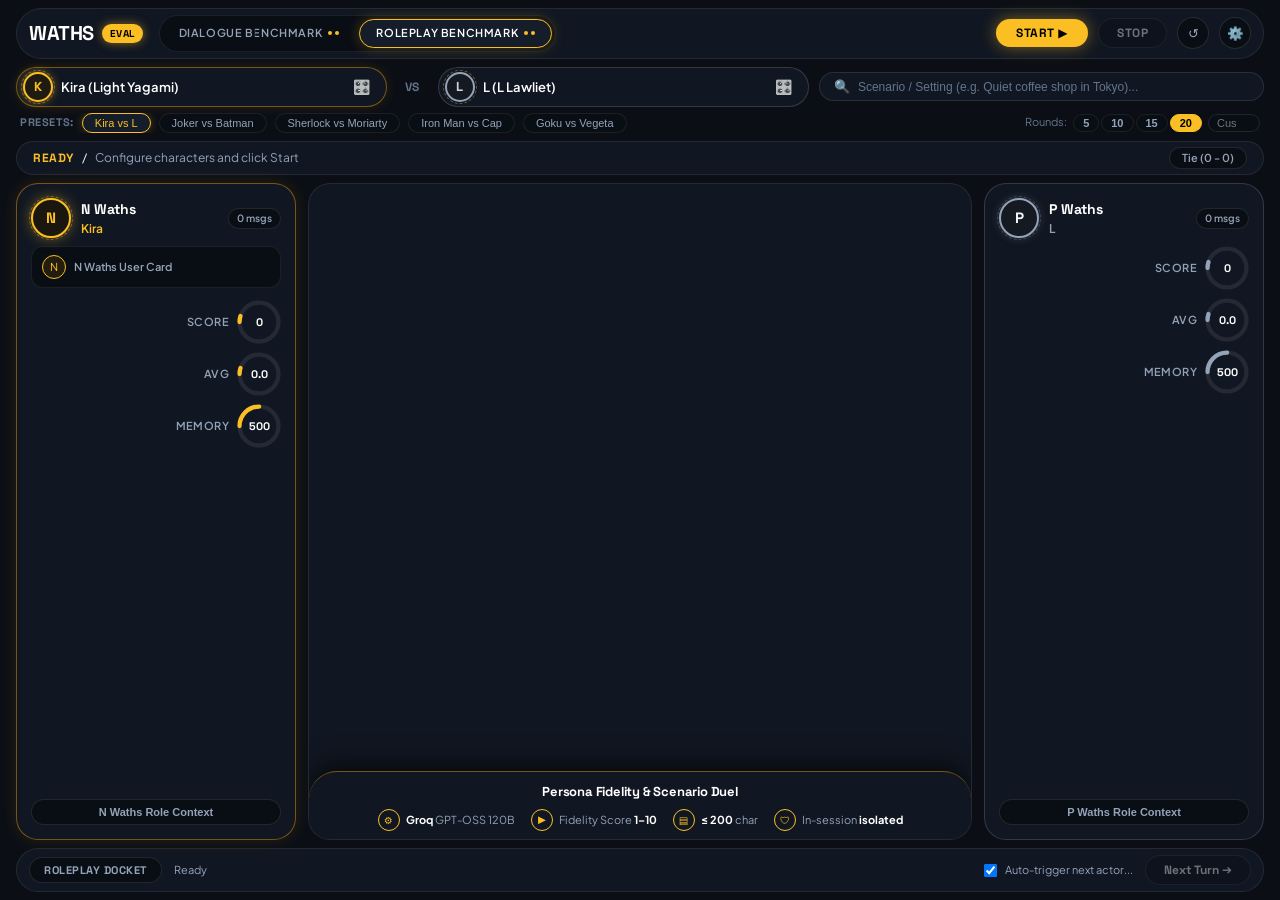
==== commit 0c218861: "Merge branch 'fix/roleplay-briefing-and-state'" ====
--- a/static/roleplay.html
+++ b/static/roleplay.html
@@ -54,7 +54,7 @@
         <!-- N Character Capsule -->
         <div class="char-capsule n-capsule">
           <div class="capsule-avatar n-avatar-ring">
-            <span>K</span>
+            <span id="nCapsuleInitial">K</span>
             <span class="cosmic-ring"></span>
           </div>
           <input type="text" id="nCharInput" class="capsule-input" placeholder="N Actor (e.g. Kira)" maxlength="45"
@@ -67,7 +67,7 @@
         <!-- P Character Capsule -->
         <div class="char-capsule p-capsule">
           <div class="capsule-avatar p-avatar-ring">
-            <span>L</span>
+            <span id="pCapsuleInitial">L</span>
             <span class="cosmic-ring"></span>
           </div>
           <input type="text" id="pCharInput" class="capsule-input" placeholder="P Actor (e.g. L)" maxlength="45"
@@ -114,7 +114,7 @@
     </section>
 
     <!-- Arena Master Briefing Banner -->
-    <section class="master-callout-banner" id="masterBriefingCard">
+    <section class="master-callout-banner" id="masterBriefingCard" style="display:none;">
       <div class="master-callout-left" id="stripHeader">
         <span class="master-scale-icon">⚖️</span>
         <span class="master-callout-title">Arena Master:</span>
@@ -213,14 +213,12 @@
           N Waths Role Context
         </button>
 
-        <!-- Hidden Telemetry Dropdown Data elements for script compatibility -->
-        <div style="display:none;" id="nDropdown">
-          <span id="nProviderVal">NVIDIA NIM</span>
-          <span id="nModelVal">stepfun-ai/step-5-preview</span>
-          <span id="nWinsVal">0 wins (0%)</span>
-          <span id="nPromptTokVal">0</span>
-          <span id="nCompTokVal">0</span>
-          <span id="nTotalTokVal">0</span>
+        <!-- Telemetry Popover -->
+        <div class="telemetry-dropdown" id="nDropdown">
+          <div class="telemetry-row"><span>Provider</span><span id="nProviderVal">NVIDIA NIM</span></div>
+          <div class="telemetry-row"><span>Model</span><span id="nModelVal">stepfun-ai/step-5-preview</span></div>
+          <div class="telemetry-row"><span>Record</span><span id="nWinsVal">0 wins (0%)</span></div>
+          <div class="telemetry-row"><span>Tokens (P/C/T)</span><span><span id="nPromptTokVal">0</span> / <span id="nCompTokVal">0</span> / <span id="nTotalTokVal">0</span></span></div>
         </div>
       </aside>
 
@@ -310,14 +308,12 @@
           P Waths Role Context
         </button>
 
-        <!-- Hidden Telemetry Dropdown Data elements for script compatibility -->
-        <div style="display:none;" id="pDropdown">
-          <span id="pProviderVal">OpenRouter</span>
-          <span id="pModelVal">meta-llama/llama-3.2-3b-instruct</span>
-          <span id="pWinsVal">0 wins (0%)</span>
-          <span id="pPromptTokVal">0</span>
-          <span id="pCompTokVal">0</span>
-          <span id="pTotalTokVal">0</span>
+        <!-- Telemetry Popover -->
+        <div class="telemetry-dropdown" id="pDropdown">
+          <div class="telemetry-row"><span>Provider</span><span id="pProviderVal">OpenRouter</span></div>
+          <div class="telemetry-row"><span>Model</span><span id="pModelVal">meta-llama/llama-3.2-3b-instruct</span></div>
+          <div class="telemetry-row"><span>Record</span><span id="pWinsVal">0 wins (0%)</span></div>
+          <div class="telemetry-row"><span>Tokens (P/C/T)</span><span><span id="pPromptTokVal">0</span> / <span id="pCompTokVal">0</span> / <span id="pTotalTokVal">0</span></span></div>
         </div>
       </aside>
     </main>
--- a/static/style.css
+++ b/static/style.css
@@ -982,6 +982,42 @@
 .actor-role-context-btn:hover {
   color: #ffffff;
   border-color: rgba(255, 255, 255, 0.25);
+}
+
+/* Telemetry Dropdown inside Actor Card */
+.telemetry-dropdown {
+  display: none;
+  flex-direction: column;
+  gap: 5px;
+  background: var(--bg-inset);
+  border: 1px solid rgba(255, 255, 255, 0.12);
+  border-radius: 12px;
+  padding: 8px 10px;
+  margin-top: 8px;
+  font-size: 10px;
+  color: var(--text-2);
+}
+
+.telemetry-dropdown.show {
+  display: flex;
+}
+
+.telemetry-row {
+  display: flex;
+  justify-content: space-between;
+  gap: 8px;
+  align-items: center;
+}
+
+.telemetry-row span:last-child {
+  color: var(--text-1);
+  font-family: var(--font-mono);
+  font-size: 10px;
+  text-align: right;
+  overflow: hidden;
+  text-overflow: ellipsis;
+  white-space: nowrap;
+  max-width: 140px;
 }
 
 /* Center Stage Viewport (Chat feed + bottom arched docket) */
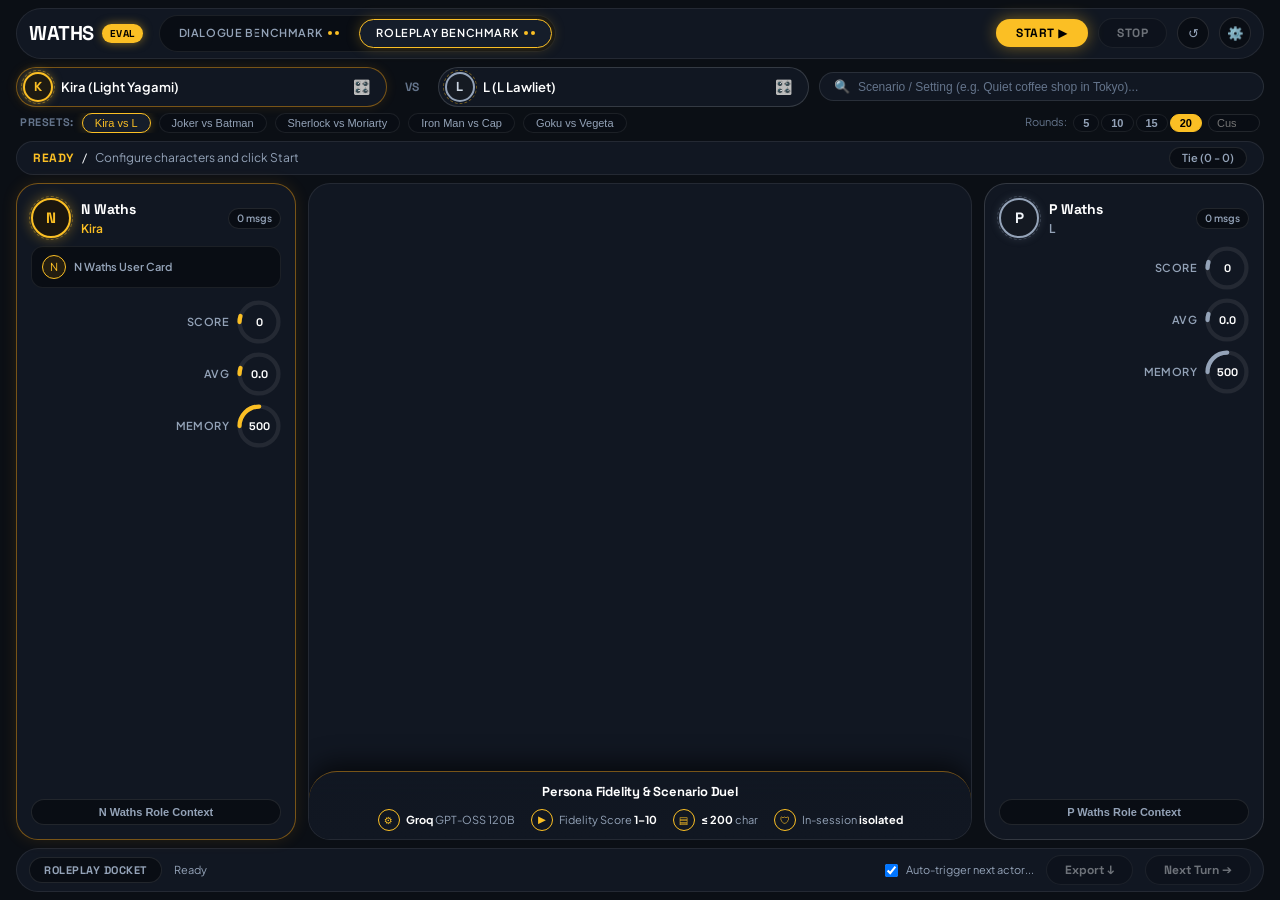
==== commit 9eb7ec83: "Merge branch 'feat/key-status-shortcuts-export'" ====
--- a/static/roleplay.html
+++ b/static/roleplay.html
@@ -327,6 +327,9 @@
           <input type="checkbox" id="autoAdvanceToggle" checked>
           <span>Auto-trigger next actor...</span>
         </label>
+        <button id="exportBtn" class="btn-next-pill" title="Export Match Transcript (.md)" disabled>
+          Export ↓
+        </button>
         <button id="nextTurnBtn" class="btn-next-pill" disabled>
           Next Turn ➔
         </button>
@@ -540,6 +543,7 @@
   </div>
 
   <script src="settings.js?v=7"></script>
+  <script src="arena-common.js?v=1"></script>
   <script src="roleplay.js?v=7"></script>
 </body>
 
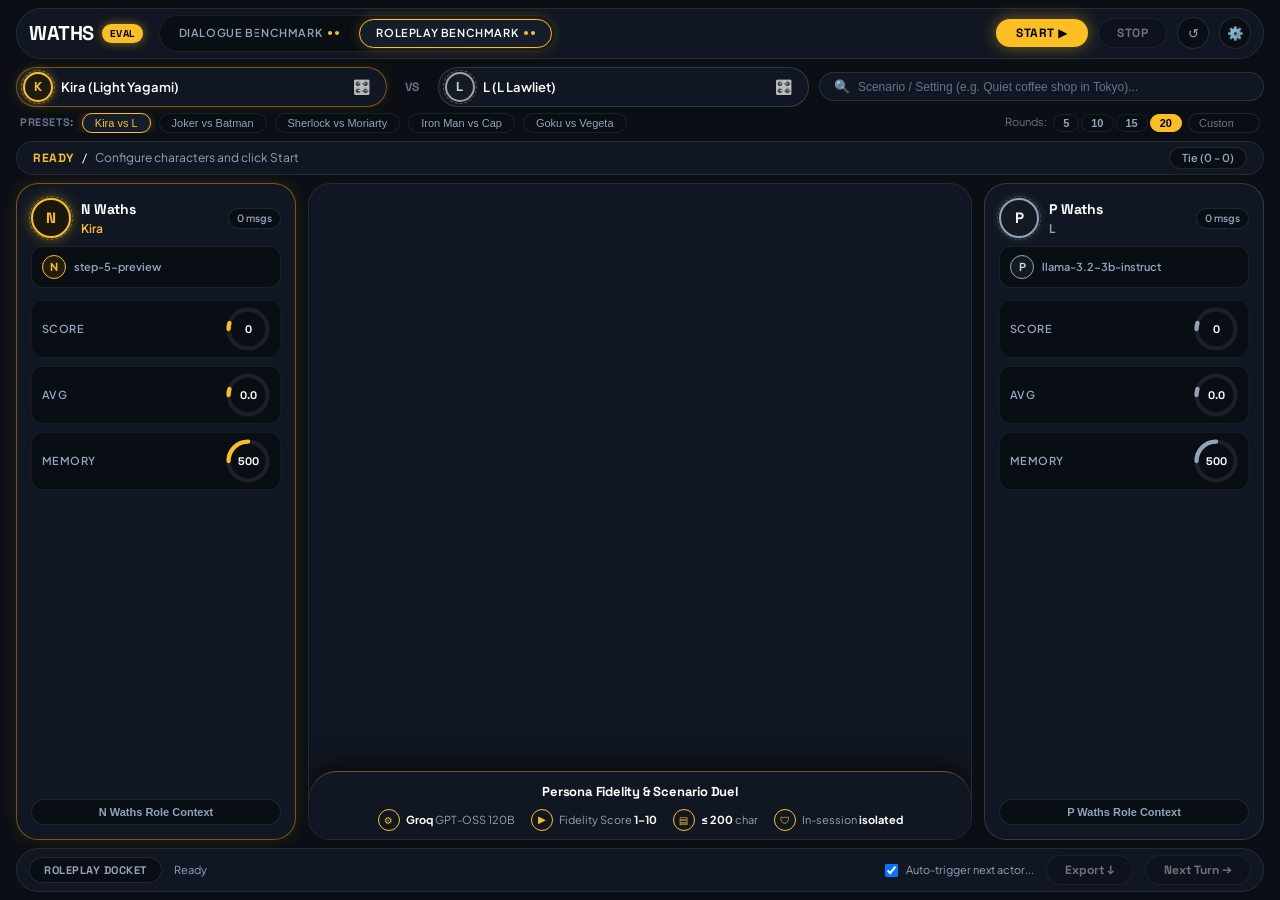
==== commit 4ac3840c: "fix(ui): symmetrize actor profile snippets and sync archedDocket badges with settings" ====
--- a/static/roleplay.html
+++ b/static/roleplay.html
@@ -168,7 +168,7 @@
 
           <div class="user-card-snippet">
             <div class="mini-avatar">N</div>
-            <span class="snippet-text">N Waths User Card</span>
+            <span class="snippet-text" id="nProfileSnippet">step-5-preview</span>
           </div>
 
           <!-- Vertical Arc Gauges Stack -->
@@ -242,7 +242,7 @@
             </div>
             <div class="docket-spec-badge">
               <span class="docket-badge-ring">▤</span>
-              <span><strong>≤ 200</strong> char</span>
+              <span><strong id="docketCharCap">≤ 200</strong> char</span>
             </div>
             <div class="docket-spec-badge">
               <span class="docket-badge-ring">🛡</span>
@@ -267,6 +267,11 @@
               </div>
             </div>
             <span class="msgs-count-pill" id="pMsgs">0 msgs</span>
+          </div>
+
+          <div class="user-card-snippet">
+            <div class="mini-avatar p-mini">P</div>
+            <span class="snippet-text" id="pProfileSnippet">llama-3.2-3b-instruct</span>
           </div>
 
           <!-- Vertical Arc Gauges Stack -->
--- a/static/style.css
+++ b/static/style.css
@@ -546,13 +546,13 @@
 }
 
 .custom-limit-input {
-  width: 52px;
+  width: 72px;
   background: var(--bg-inset);
   border: 1px solid rgba(255, 255, 255, 0.1);
   border-radius: var(--radius-pill);
   color: var(--text-1);
   font-size: 11px;
-  padding: 2px 8px;
+  padding: 3px 10px;
   text-align: center;
   outline: none;
 }
@@ -781,6 +781,16 @@
   border-color: rgba(255, 255, 255, 0.14);
 }
 
+.actor-stage-card.n-stage-card.active-turn {
+  border-color: var(--gold-primary);
+  box-shadow: 0 0 22px rgba(251, 191, 36, 0.35);
+}
+
+.actor-stage-card.p-stage-card.active-turn {
+  border-color: #cbd5e1;
+  box-shadow: 0 0 22px rgba(148, 163, 184, 0.3);
+}
+
 .card-orbit-header {
   display: flex;
   align-items: center;
@@ -887,13 +897,24 @@
   align-items: center;
   justify-content: center;
   font-size: 11px;
+  font-weight: 700;
   color: var(--gold-primary);
+  flex-shrink: 0;
+}
+
+.mini-avatar.p-mini {
+  background: #141922;
+  border-color: #94a3b8;
+  color: #cbd5e1;
 }
 
 .snippet-text {
   font-size: 11px;
   font-weight: 600;
   color: var(--text-2);
+  overflow: hidden;
+  text-overflow: ellipsis;
+  white-space: nowrap;
 }
 
 /* Radial Arc Gauges Column */
@@ -901,14 +922,19 @@
   display: flex;
   flex-direction: column;
   gap: 8px;
-  align-items: flex-end;
+  width: 100%;
   margin-bottom: 12px;
 }
 
 .gauge-row-item {
   display: flex;
   align-items: center;
-  gap: 8px;
+  justify-content: space-between;
+  gap: 10px;
+  padding: 6px 10px;
+  background: var(--bg-inset);
+  border: 1px solid rgba(255, 255, 255, 0.06);
+  border-radius: 12px;
 }
 
 .gauge-label {
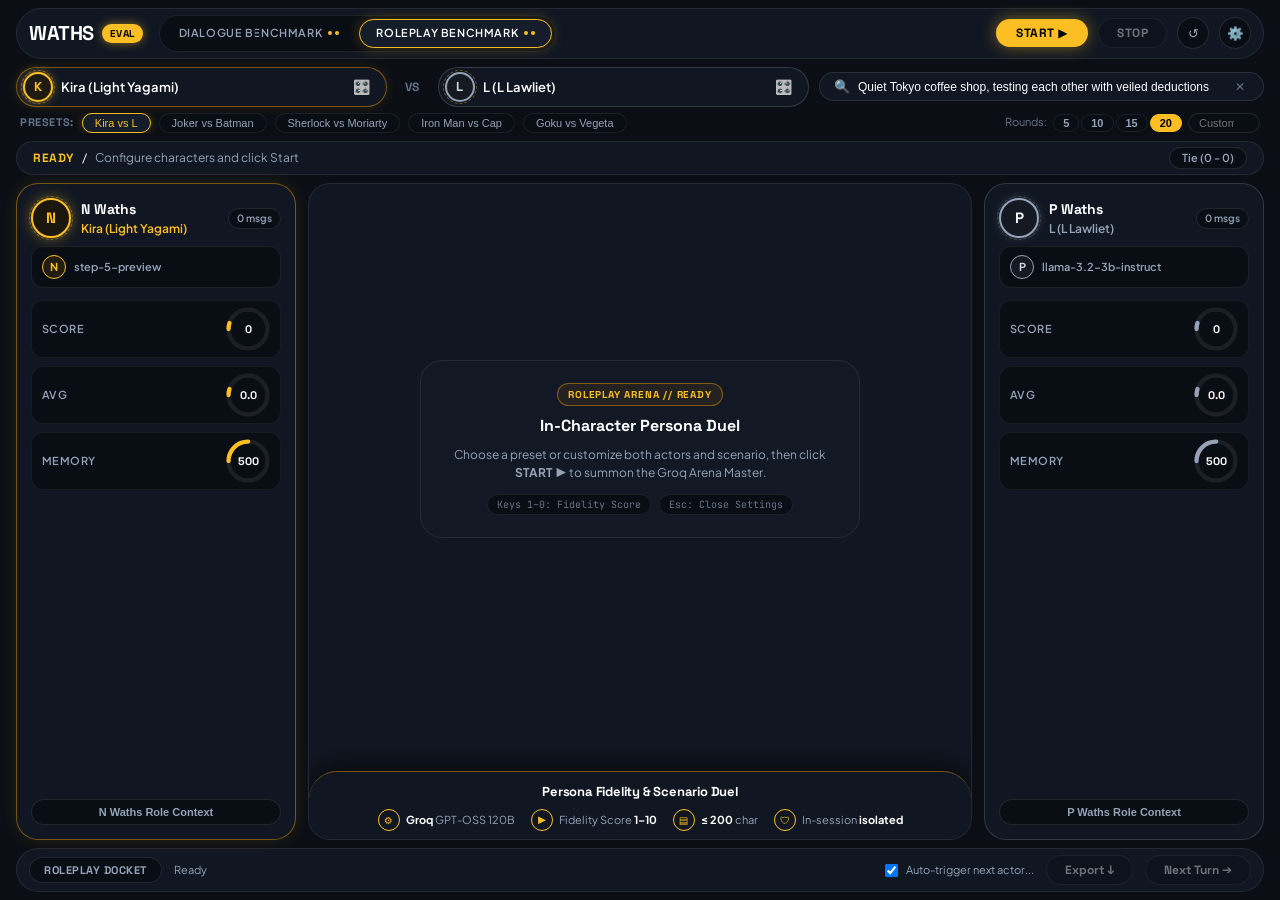
==== commit b88df2b3: "fix(ui): add centered idle stage card and sync initial roleplay preset" ====
--- a/static/roleplay.html
+++ b/static/roleplay.html
@@ -79,8 +79,9 @@
         <div class="scenario-capsule">
           <span class="scenario-search-icon">🔍</span>
           <input type="text" id="scenarioInput" class="scenario-capsule-input"
+            value="Quiet Tokyo coffee shop, testing each other with veiled deductions"
             placeholder="Scenario / Setting (e.g. Quiet coffee shop in Tokyo)..." maxlength="150" />
-          <button class="scenario-clear-btn" id="clearScenarioBtn">✕</button>
+          <button class="scenario-clear-btn" id="clearScenarioBtn" style="display:inline-block;">✕</button>
         </div>
       </div>
 
@@ -225,7 +226,15 @@
       <!-- Center Chat Stream Area -->
       <section class="center-chat-viewport" id="chatViewport">
         <div class="chat-feed-stream" id="chatFeed">
-          <!-- Initial Welcome Feed State -->
+          <div class="idle-stage-card">
+            <span class="idle-stage-badge">Roleplay Arena // Ready</span>
+            <h3>In-Character Persona Duel</h3>
+            <p>Choose a preset or customize both actors and scenario, then click <strong>START ▶</strong> to summon the Groq Arena Master.</p>
+            <div class="idle-stage-hints">
+              <span>Keys 1–0: Fidelity Score</span>
+              <span>Esc: Close Settings</span>
+            </div>
+          </div>
         </div>
 
         <!-- Arched Bottom Docket Overlay (Matching Image 1) -->
--- a/static/style.css
+++ b/static/style.css
@@ -1076,6 +1076,65 @@
 .chat-feed-stream::-webkit-scrollbar-thumb {
   background: rgba(255, 255, 255, 0.15);
   border-radius: 4px;
+}
+
+/* Centered Idle Stage Card */
+.idle-stage-card {
+  margin: auto;
+  max-width: 440px;
+  text-align: center;
+  background: var(--bg-card-subtle);
+  border: 1px solid rgba(255, 255, 255, 0.08);
+  border-radius: var(--radius-card);
+  padding: 22px 24px;
+  display: flex;
+  flex-direction: column;
+  align-items: center;
+  gap: 8px;
+}
+
+.idle-stage-badge {
+  font-family: var(--font-display);
+  font-size: 10px;
+  font-weight: 800;
+  letter-spacing: 0.8px;
+  text-transform: uppercase;
+  color: var(--gold-primary);
+  background: var(--gold-bg-subtle);
+  border: 1px solid var(--gold-border);
+  border-radius: var(--radius-pill);
+  padding: 3px 10px;
+}
+
+.idle-stage-card h3 {
+  font-family: var(--font-display);
+  font-size: 16px;
+  font-weight: 800;
+  color: #ffffff;
+}
+
+.idle-stage-card p {
+  font-size: 12px;
+  color: var(--text-2);
+  line-height: 1.5;
+}
+
+.idle-stage-hints {
+  display: flex;
+  gap: 8px;
+  flex-wrap: wrap;
+  justify-content: center;
+  margin-top: 4px;
+  font-size: 10px;
+  color: var(--text-3);
+  font-family: var(--font-mono);
+}
+
+.idle-stage-hints span {
+  background: var(--bg-inset);
+  border: 1px solid rgba(255, 255, 255, 0.08);
+  border-radius: var(--radius-pill);
+  padding: 2px 9px;
 }
 
 /* Dialogue Speech Bubbles */
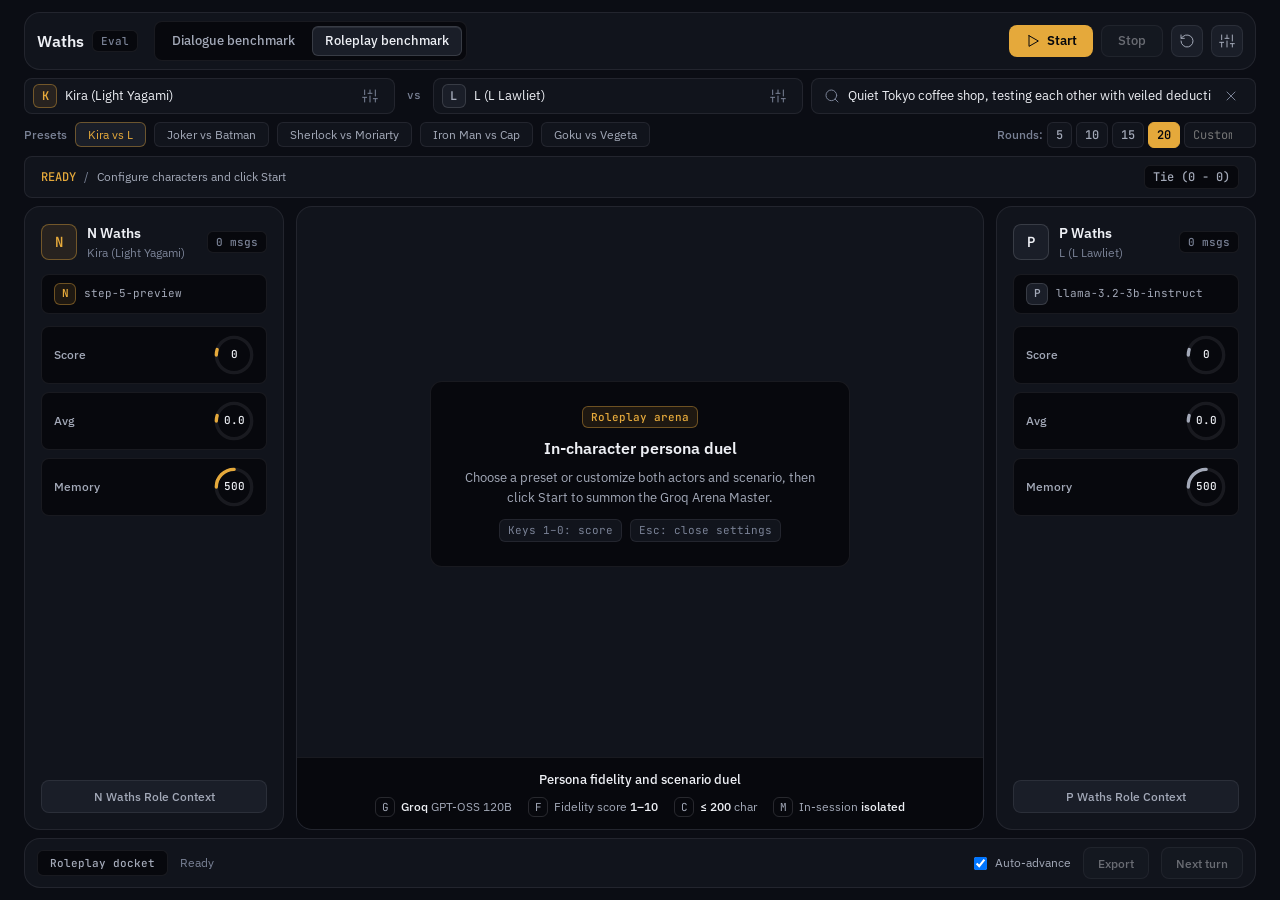
==== commit b99d1fce: "feat(ui): apply unslop 9-pass redesign (ink ramp, line icons, nested radii, sentence case)" ====
--- a/static/roleplay.html
+++ b/static/roleplay.html
@@ -4,11 +4,11 @@
 <head>
   <meta charset="UTF-8">
   <meta name="viewport" content="width=device-width, initial-scale=1.0">
-  <title>Waths Arena | Roleplay Benchmark</title>
-  <link rel="stylesheet" href="style.css?v=7">
+  <title>Waths Arena | Roleplay benchmark</title>
+  <link rel="stylesheet" href="style.css?v=8">
   <link rel="preconnect" href="https://fonts.googleapis.com">
   <link rel="preconnect" href="https://fonts.gstatic.com" crossorigin>
-  <link href="https://fonts.googleapis.com/css2?family=Space+Grotesk:wght@500;600;700;800&family=Plus+Jakarta+Sans:wght@400;500;600;700&family=JetBrains+Mono:wght@400;500;600;700&display=swap" rel="stylesheet">
+  <link href="https://fonts.googleapis.com/css2?family=IBM+Plex+Sans:wght@400;500;600&family=JetBrains+Mono:wght@400;500;600&display=swap" rel="stylesheet">
 </head>
 
 <body>
@@ -17,33 +17,28 @@
     <header class="top-nav">
       <div class="nav-left">
         <a href="/" class="brand-group">
-          <span class="brand-waths">WATHS</span>
-          <span class="badge-eval">EVAL</span>
+          <span class="brand-waths">Waths</span>
+          <span class="badge-eval">Eval</span>
         </a>
         <nav class="arena-nav-tabs">
-          <a href="/" class="nav-tab">
-            Dialogue Benchmark
-            <span class="tab-dots"><span class="tab-dot"></span><span class="tab-dot"></span></span>
-          </a>
-          <a href="/roleplay" class="nav-tab active">
-            Roleplay Benchmark
-            <span class="tab-dots"><span class="tab-dot"></span><span class="tab-dot"></span></span>
-          </a>
+          <a href="/" class="nav-tab">Dialogue benchmark</a>
+          <a href="/roleplay" class="nav-tab active">Roleplay benchmark</a>
         </nav>
       </div>
 
       <div class="nav-right">
-        <button id="startBtn" class="btn-nav-start" title="Summon Master & Start Match">
-          START ▶
+        <button id="startBtn" class="btn-nav-start" title="Summon master and start match">
+          <svg class="icon" viewBox="0 0 24 24"><polygon points="6 4 20 12 6 20 6 4"/></svg>
+          Start
         </button>
         <button id="stopBtn" class="btn-nav-stop" disabled title="Halt current match">
-          STOP
-        </button>
-        <button id="resetBtn" class="btn-nav-reset" title="Reset Arena">
-          ↺
-        </button>
-        <button id="settingsBtn" class="btn-settings-trigger" title="Arena Bot Configurations">
-          ⚙️
+          Stop
+        </button>
+        <button id="resetBtn" class="btn-nav-reset" title="Reset arena">
+          <svg class="icon" viewBox="0 0 24 24"><path d="M3 12a9 9 0 1 0 3-6.7L3 8"/><path d="M3 3v5h5"/></svg>
+        </button>
+        <button id="settingsBtn" class="btn-settings-trigger" title="Bot configurations">
+          <svg class="icon" viewBox="0 0 24 24"><line x1="4" y1="21" x2="4" y2="14"/><line x1="4" y1="10" x2="4" y2="3"/><line x1="12" y1="21" x2="12" y2="12"/><line x1="12" y1="8" x2="12" y2="3"/><line x1="20" y1="21" x2="20" y2="16"/><line x1="20" y1="12" x2="20" y2="3"/><line x1="1" y1="14" x2="7" y2="14"/><line x1="9" y1="8" x2="15" y2="8"/><line x1="17" y1="16" x2="23" y2="16"/></svg>
         </button>
       </div>
     </header>
@@ -55,40 +50,46 @@
         <div class="char-capsule n-capsule">
           <div class="capsule-avatar n-avatar-ring">
             <span id="nCapsuleInitial">K</span>
-            <span class="cosmic-ring"></span>
-          </div>
-          <input type="text" id="nCharInput" class="capsule-input" placeholder="N Actor (e.g. Kira)" maxlength="45"
-            value="Kira (Light Yagami)" title="N Waths Character Persona" />
-          <button class="capsule-icon-btn" id="openNSettingsQuick" title="N Waths Model Settings">🎛️</button>
-        </div>
-
-        <span class="vs-badge-pill">VS</span>
+          </div>
+          <input type="text" id="nCharInput" class="capsule-input" placeholder="N actor" maxlength="45"
+            value="Kira (Light Yagami)" title="N Waths character persona" />
+          <button class="capsule-icon-btn" id="openNSettingsQuick" title="N Waths settings">
+            <svg class="icon" viewBox="0 0 24 24"><line x1="4" y1="21" x2="4" y2="14"/><line x1="4" y1="10" x2="4" y2="3"/><line x1="12" y1="21" x2="12" y2="12"/><line x1="12" y1="8" x2="12" y2="3"/><line x1="20" y1="21" x2="20" y2="16"/><line x1="20" y1="12" x2="20" y2="3"/><line x1="1" y1="14" x2="7" y2="14"/><line x1="9" y1="8" x2="15" y2="8"/><line x1="17" y1="16" x2="23" y2="16"/></svg>
+          </button>
+        </div>
+
+        <span class="vs-badge-pill">vs</span>
 
         <!-- P Character Capsule -->
         <div class="char-capsule p-capsule">
           <div class="capsule-avatar p-avatar-ring">
             <span id="pCapsuleInitial">L</span>
-            <span class="cosmic-ring"></span>
-          </div>
-          <input type="text" id="pCharInput" class="capsule-input" placeholder="P Actor (e.g. L)" maxlength="45"
-            value="L (L Lawliet)" title="P Waths Character Persona" />
-          <button class="capsule-icon-btn" id="openPSettingsQuick" title="P Waths Model Settings">🎛️</button>
+          </div>
+          <input type="text" id="pCharInput" class="capsule-input" placeholder="P actor" maxlength="45"
+            value="L (L Lawliet)" title="P Waths character persona" />
+          <button class="capsule-icon-btn" id="openPSettingsQuick" title="P Waths settings">
+            <svg class="icon" viewBox="0 0 24 24"><line x1="4" y1="21" x2="4" y2="14"/><line x1="4" y1="10" x2="4" y2="3"/><line x1="12" y1="21" x2="12" y2="12"/><line x1="12" y1="8" x2="12" y2="3"/><line x1="20" y1="21" x2="20" y2="16"/><line x1="20" y1="12" x2="20" y2="3"/><line x1="1" y1="14" x2="7" y2="14"/><line x1="9" y1="8" x2="15" y2="8"/><line x1="17" y1="16" x2="23" y2="16"/></svg>
+          </button>
         </div>
 
         <!-- Scenario Capsule -->
         <div class="scenario-capsule">
-          <span class="scenario-search-icon">🔍</span>
+          <span class="scenario-search-icon">
+            <svg class="icon" viewBox="0 0 24 24"><circle cx="11" cy="11" r="8"/><line x1="21" y1="21" x2="16.65" y2="16.65"/></svg>
+          </span>
           <input type="text" id="scenarioInput" class="scenario-capsule-input"
             value="Quiet Tokyo coffee shop, testing each other with veiled deductions"
-            placeholder="Scenario / Setting (e.g. Quiet coffee shop in Tokyo)..." maxlength="150" />
-          <button class="scenario-clear-btn" id="clearScenarioBtn" style="display:inline-block;">✕</button>
+            placeholder="Scenario or setting" maxlength="150" />
+          <button class="scenario-clear-btn" id="clearScenarioBtn" style="display:inline-flex;">
+            <svg class="icon" viewBox="0 0 24 24"><line x1="18" y1="6" x2="6" y2="18"/><line x1="6" y1="6" x2="18" y2="18"/></svg>
+          </button>
         </div>
       </div>
 
       <!-- Presets & Rounds Sub-row -->
       <div class="setup-sub-row">
         <div class="presets-group">
-          <span class="presets-label">Presets:</span>
+          <span class="presets-label">Presets</span>
           <button class="preset-pill active" data-n="Kira (Light Yagami)" data-p="L (L Lawliet)"
             data-scenario="Quiet Tokyo coffee shop, testing each other with veiled deductions">Kira vs L</button>
           <button class="preset-pill" data-n="The Joker" data-p="Batman"
@@ -117,9 +118,11 @@
     <!-- Arena Master Briefing Banner -->
     <section class="master-callout-banner" id="masterBriefingCard" style="display:none;">
       <div class="master-callout-left" id="stripHeader">
-        <span class="master-scale-icon">⚖️</span>
-        <span class="master-callout-title">Arena Master:</span>
-        <span class="master-scenario-text" id="briefScenario">Generating setting & roles...</span>
+        <span class="master-scale-icon">
+          <svg class="icon" viewBox="0 0 24 24"><path d="M12 3v18"/><path d="M5 7h14"/><path d="M3 14l2-7 2 7a2 2 0 0 1-4 0z"/><path d="M17 14l2-7 2 7a2 2 0 0 1-4 0z"/></svg>
+        </span>
+        <span class="master-callout-title">Arena master:</span>
+        <span class="master-scenario-text" id="briefScenario">Generating setting and roles</span>
       </div>
       <div class="master-toggle-switch" id="toggleBriefingBtn" title="Toggle detailed roles">
         <span class="switch-pill" id="masterSwitchPill"><span class="switch-knob"></span></span>
@@ -157,7 +160,6 @@
             <div class="orbit-actor-identity">
               <div class="cosmic-avatar-container n-cosmic-avatar">
                 <span>N</span>
-                <span class="cosmic-ring"></span>
               </div>
               <div class="actor-meta-block">
                 <span class="actor-name-title" id="nCardName">N Waths</span>
@@ -227,34 +229,34 @@
       <section class="center-chat-viewport" id="chatViewport">
         <div class="chat-feed-stream" id="chatFeed">
           <div class="idle-stage-card">
-            <span class="idle-stage-badge">Roleplay Arena // Ready</span>
-            <h3>In-Character Persona Duel</h3>
-            <p>Choose a preset or customize both actors and scenario, then click <strong>START ▶</strong> to summon the Groq Arena Master.</p>
+            <span class="idle-stage-badge">Roleplay arena</span>
+            <h3>In-character persona duel</h3>
+            <p>Choose a preset or customize both actors and scenario, then click Start to summon the Groq Arena Master.</p>
             <div class="idle-stage-hints">
-              <span>Keys 1–0: Fidelity Score</span>
-              <span>Esc: Close Settings</span>
-            </div>
-          </div>
-        </div>
-
-        <!-- Arched Bottom Docket Overlay (Matching Image 1) -->
+              <span>Keys 1–0: score</span>
+              <span>Esc: close settings</span>
+            </div>
+          </div>
+        </div>
+
+        <!-- Bottom Docket Bar -->
         <div class="arched-docket-overlay" id="archedDocket">
-          <div class="docket-arch-title">Persona Fidelity & Scenario Duel</div>
+          <div class="docket-arch-title">Persona fidelity and scenario duel</div>
           <div class="docket-specs-pill-row">
             <div class="docket-spec-badge">
-              <span class="docket-badge-ring">⚙</span>
+              <span class="docket-badge-ring">G</span>
               <span><strong>Groq</strong> GPT-OSS 120B</span>
             </div>
             <div class="docket-spec-badge">
-              <span class="docket-badge-ring">▶</span>
-              <span>Fidelity Score <strong>1–10</strong></span>
+              <span class="docket-badge-ring">F</span>
+              <span>Fidelity score <strong>1–10</strong></span>
             </div>
             <div class="docket-spec-badge">
-              <span class="docket-badge-ring">▤</span>
+              <span class="docket-badge-ring">C</span>
               <span><strong id="docketCharCap">≤ 200</strong> char</span>
             </div>
             <div class="docket-spec-badge">
-              <span class="docket-badge-ring">🛡</span>
+              <span class="docket-badge-ring">M</span>
               <span>In-session <strong>isolated</strong></span>
             </div>
           </div>
@@ -268,7 +270,6 @@
             <div class="orbit-actor-identity">
               <div class="cosmic-avatar-container p-cosmic-avatar">
                 <span>P</span>
-                <span class="cosmic-ring"></span>
               </div>
               <div class="actor-meta-block">
                 <span class="actor-name-title" id="pCardName">P Waths</span>
@@ -334,31 +335,34 @@
 
     <!-- Bottom Controls Ribbon -->
     <footer class="bottom-ribbon" id="actionRibbon">
-      <span class="ribbon-pill-tag">Roleplay Docket</span>
+      <span class="ribbon-pill-tag">Roleplay docket</span>
       <div class="ribbon-status" id="ribbonStatus">Ready</div>
       <div class="ribbon-right-controls">
         <label class="toggle-container">
           <input type="checkbox" id="autoAdvanceToggle" checked>
-          <span>Auto-trigger next actor...</span>
+          <span>Auto-advance</span>
         </label>
-        <button id="exportBtn" class="btn-next-pill" title="Export Match Transcript (.md)" disabled>
-          Export ↓
+        <button id="exportBtn" class="btn-next-pill" title="Export match transcript (.md)" disabled>
+          Export
         </button>
         <button id="nextTurnBtn" class="btn-next-pill" disabled>
-          Next Turn ➔
+          Next turn
         </button>
       </div>
     </footer>
   </div>
 
-  <!-- Settings Modal (Matching Image 2) -->
+  <!-- Settings Modal -->
   <div class="modal-overlay" id="settingsModal" style="display: none;">
     <div class="settings-modal-card">
       <div class="settings-modal-header">
         <div class="settings-modal-title">
-          <span>⚙</span> ARENA BOT CONFIGURATIONS
-        </div>
-        <button class="modal-close-btn" id="closeSettingsBtn" title="Close Settings">✕</button>
+          <svg class="icon" viewBox="0 0 24 24"><line x1="4" y1="21" x2="4" y2="14"/><line x1="4" y1="10" x2="4" y2="3"/><line x1="12" y1="21" x2="12" y2="12"/><line x1="12" y1="8" x2="12" y2="3"/><line x1="20" y1="21" x2="20" y2="16"/><line x1="20" y1="12" x2="20" y2="3"/><line x1="1" y1="14" x2="7" y2="14"/><line x1="9" y1="8" x2="15" y2="8"/><line x1="17" y1="16" x2="23" y2="16"/></svg>
+          Arena bot configurations
+        </div>
+        <button class="modal-close-btn" id="closeSettingsBtn" title="Close settings">
+          <svg class="icon" viewBox="0 0 24 24"><line x1="18" y1="6" x2="6" y2="18"/><line x1="6" y1="6" x2="18" y2="18"/></svg>
+        </button>
       </div>
 
       <div class="settings-modal-body">
@@ -368,10 +372,9 @@
             <div class="col-brand-header">
               <div class="cosmic-avatar-container n-cosmic-avatar" style="width:32px;height:32px;font-size:13px;">
                 <span>N</span>
-                <span class="cosmic-ring"></span>
               </div>
               <div>
-                <h4>N WATHS <span class="provider-tag">(NVIDIA NIM)</span></h4>
+                <h4>N Waths <span class="provider-tag">(NVIDIA NIM)</span></h4>
               </div>
             </div>
 
@@ -460,10 +463,9 @@
             <div class="col-brand-header">
               <div class="cosmic-avatar-container p-cosmic-avatar" style="width:32px;height:32px;font-size:13px;">
                 <span>P</span>
-                <span class="cosmic-ring"></span>
               </div>
               <div>
-                <h4>P WATHS <span class="provider-tag">(OpenRouter)</span></h4>
+                <h4>P Waths <span class="provider-tag">(OpenRouter)</span></h4>
               </div>
             </div>
 
@@ -550,8 +552,8 @@
       </div>
 
       <div class="settings-modal-footer">
-        <button id="resetSettingsBtn" class="btn-modal-reset">RESET TO DEFAULTS</button>
-        <button id="saveSettingsBtn" class="btn-modal-save">SAVE & APPLY</button>
+        <button id="resetSettingsBtn" class="btn-modal-reset">Reset to defaults</button>
+        <button id="saveSettingsBtn" class="btn-modal-save">Save &amp; apply</button>
       </div>
     </div>
   </div>
--- a/static/style.css
+++ b/static/style.css
@@ -1,58 +1,53 @@
 /* ==========================================================================
-   WATHS ARENA: SOLAR GOLD & OBSIDIAN WORKBENCH
-   High-performance LLM Evaluation Interface
+   WATHS ARENA — Evaluation Workbench Stylesheet
+   Unslopped: Ink neutral ramp, 4px spacing grid, nested radii, quiet chrome.
    ========================================================================== */
 
 :root {
-  /* Surface System: Deep Charcoal & Matte Obsidian */
-  --bg-canvas: #0b0f15;
-  --bg-panel: #111722;
-  --bg-card: #151d2a;
-  --bg-card-subtle: #121824;
-  --bg-inset: #090d14;
-  --bg-hover: #1c2638;
-  --bg-dropdown: #141c28;
-
-  /* Radiant Solar Gold & Amber Accents */
-  --gold-primary: #fbbf24;
-  --gold-glow: #f59e0b;
-  --gold-dark: #b45309;
-  --gold-bg-subtle: rgba(245, 158, 11, 0.08);
-  --gold-border: rgba(245, 158, 11, 0.45);
-  --gold-border-bright: #fbbf24;
-
-  /* Actor Accents */
-  --color-n: #fbbf24;            /* Gold Accent for N Waths */
-  --color-n-glow: rgba(251, 191, 36, 0.35);
-  --color-p: #94a3b8;            /* Silver / Cool Slate for P Waths */
-  --color-p-glow: rgba(148, 163, 184, 0.25);
-
-  /* High-Contrast Typography */
-  --text-1: #f8fafc;
-  --text-2: #94a3b8;
-  --text-3: #64748b;
-  --text-muted: #475569;
-  --text-dark: #0b0f15;
-
-  /* Border Radii */
-  --radius-pill: 9999px;
-  --radius-card: 22px;
-  --radius-modal: 26px;
-  --radius-sm: 8px;
-
-  /* Luminous Shadows */
-  --shadow-gold: 0 0 20px rgba(245, 158, 11, 0.28);
-  --shadow-gold-sm: 0 0 10px rgba(245, 158, 11, 0.2);
-  --shadow-card: 0 8px 24px rgba(0, 0, 0, 0.55);
-  --shadow-modal: 0 20px 60px rgba(0, 0, 0, 0.85);
-
-  /* Fonts */
-  --font-display: 'Space Grotesk', system-ui, -apple-system, sans-serif;
-  --font-body: 'Plus Jakarta Sans', system-ui, -apple-system, sans-serif;
-  --font-mono: 'JetBrains Mono', monospace;
-}
-
-/* --- Base & Reset --- */
+  /* Ink Neutral Ramp (Dark) */
+  --bg-inset: #07080d;
+  --bg-canvas: #0b0d14;
+  --bg-panel: #11141c;
+  --bg-card: #1a1e28;
+  --bg-hover: #222736;
+
+  /* Hairlines */
+  --hairline: rgba(238, 240, 245, 0.08);
+  --hairline-strong: rgba(238, 240, 245, 0.14);
+
+  /* Text Roles */
+  --text-1: #eef0f5;
+  --text-2: #a3a9b8;
+  --text-3: #7a8296;
+  --text-muted: #7a8296;
+
+  /* Single Accent (Warm Amber) */
+  --accent: #e5a93b;
+  --accent-hover: #edb652;
+  --accent-subtle: rgba(229, 169, 59, 0.10);
+  --accent-border: rgba(229, 169, 59, 0.40);
+  --color-p: #a3a9b8;
+
+  /* Semantic */
+  --semantic-pos: #4cc38a;
+  --semantic-neg: #e5484d;
+
+  /* Nested Radii */
+  --radius-sm: 6px;
+  --radius-md: 8px;
+  --radius-lg: 12px;
+  --radius-xl: 16px;
+
+  /* Typography */
+  --font-body: 'IBM Plex Sans', system-ui, -apple-system, sans-serif;
+  --font-mono: 'JetBrains Mono', ui-monospace, monospace;
+
+  /* Motion */
+  --ease: cubic-bezier(0.22, 1, 0.36, 1);
+  --t-fast: 150ms;
+  --t-med: 200ms;
+}
+
 *, *::before, *::after {
   box-sizing: border-box;
   margin: 0;
@@ -64,6 +59,7 @@
   color: var(--text-1);
   font-family: var(--font-body);
   font-size: 13px;
+  font-weight: 400;
   line-height: 1.5;
   height: 100vh;
   display: flex;
@@ -73,18 +69,30 @@
 }
 
 :focus-visible {
-  outline: 2px solid var(--gold-primary);
+  outline: 2px solid var(--accent);
   outline-offset: 2px;
+}
+
+.icon {
+  width: 16px;
+  height: 16px;
+  stroke: currentColor;
+  stroke-width: 1.5;
+  fill: none;
+  stroke-linecap: round;
+  stroke-linejoin: round;
+  flex-shrink: 0;
 }
 
 .app-container {
   display: flex;
   flex-direction: column;
   height: 100vh;
-  max-width: 1380px;
+  max-width: 1440px;
   margin: 0 auto;
   width: 100%;
-  padding: 8px 16px 8px;
+  padding: 12px 24px;
+  gap: 8px;
   overflow: hidden;
 }
 
@@ -95,11 +103,10 @@
   display: flex;
   align-items: center;
   justify-content: space-between;
-  padding: 6px 12px;
+  padding: 8px 12px;
   background: var(--bg-panel);
-  border: 1px solid rgba(255, 255, 255, 0.08);
-  border-radius: var(--radius-pill);
-  margin-bottom: 8px;
+  border: 1px solid var(--hairline);
+  border-radius: var(--radius-xl);
   flex-shrink: 0;
 }
 
@@ -113,53 +120,47 @@
   display: flex;
   align-items: center;
   gap: 8px;
-  cursor: pointer;
   text-decoration: none;
 }
 
 .brand-waths {
-  font-family: var(--font-display);
-  font-size: 1.25rem;
-  font-weight: 800;
-  letter-spacing: -0.5px;
-  color: #ffffff;
+  font-size: 16px;
+  font-weight: 600;
+  color: var(--text-1);
 }
 
 .badge-eval {
-  background: var(--gold-primary);
-  color: #000000;
-  font-family: var(--font-display);
-  font-size: 10px;
-  font-weight: 800;
-  letter-spacing: 0.5px;
+  font-family: var(--font-mono);
+  font-size: 11px;
+  font-weight: 500;
+  color: var(--text-3);
+  background: var(--bg-inset);
+  border: 1px solid var(--hairline);
   padding: 2px 8px;
-  border-radius: var(--radius-pill);
-  box-shadow: 0 0 10px rgba(251, 191, 36, 0.5);
+  border-radius: var(--radius-sm);
 }
 
 .arena-nav-tabs {
   display: flex;
   align-items: center;
   background: var(--bg-inset);
-  padding: 3px;
-  border-radius: var(--radius-pill);
-  border: 1px solid rgba(255, 255, 255, 0.08);
+  padding: 4px;
+  border-radius: var(--radius-md);
+  border: 1px solid var(--hairline);
   gap: 4px;
 }
 
 .nav-tab {
   display: flex;
   align-items: center;
-  gap: 6px;
-  padding: 5px 16px;
-  font-size: 11px;
-  font-weight: 600;
-  text-transform: uppercase;
-  letter-spacing: 0.6px;
+  padding: 4px 12px;
+  font-size: 13px;
+  font-weight: 500;
   color: var(--text-2);
   text-decoration: none;
-  border-radius: var(--radius-pill);
-  transition: all 0.15s ease;
+  border-radius: var(--radius-sm);
+  border: 1px solid transparent;
+  transition: color var(--t-fast) var(--ease), background-color var(--t-fast) var(--ease), border-color var(--t-fast) var(--ease);
 }
 
 .nav-tab:hover {
@@ -168,80 +169,67 @@
 
 .nav-tab.active {
   background: var(--bg-card);
-  color: #ffffff;
-  border: 1.5px solid var(--gold-border-bright);
-  box-shadow: 0 0 14px rgba(251, 191, 36, 0.25);
-}
-
-.nav-tab .tab-dots {
-  display: inline-flex;
-  gap: 3px;
-}
-
-.nav-tab .tab-dot {
-  width: 4px;
-  height: 4px;
-  border-radius: 50%;
-  background: var(--gold-primary);
+  color: var(--text-1);
+  border-color: var(--hairline-strong);
+  box-shadow: inset 0 1px 0 rgba(238, 240, 245, 0.08);
 }
 
 .nav-right {
   display: flex;
   align-items: center;
-  gap: 10px;
-}
-
-/* Action Buttons */
+  gap: 8px;
+}
+
 .btn-nav-start {
   display: inline-flex;
   align-items: center;
   gap: 6px;
-  background: var(--gold-primary);
-  color: #000000;
-  font-family: var(--font-display);
-  font-size: 12px;
-  font-weight: 800;
-  letter-spacing: 0.5px;
-  text-transform: uppercase;
-  padding: 6px 20px;
-  border-radius: var(--radius-pill);
+  height: 32px;
+  padding: 0 16px;
+  background: var(--accent);
+  color: var(--bg-inset);
+  font-family: var(--font-body);
+  font-size: 13px;
+  font-weight: 600;
+  border-radius: var(--radius-md);
   border: none;
   cursor: pointer;
-  box-shadow: 0 0 16px rgba(251, 191, 36, 0.45);
-  transition: transform 0.12s ease, box-shadow 0.12s ease;
-}
-
-.btn-nav-start:hover {
-  transform: translateY(-1px);
-  box-shadow: 0 0 22px rgba(251, 191, 36, 0.6);
-}
-
-.btn-nav-start:active {
-  transform: translateY(1px);
+  transition: background-color var(--t-fast) var(--ease), transform var(--t-fast) var(--ease);
+}
+
+.btn-nav-start:hover:not(:disabled) {
+  background: var(--accent-hover);
+}
+
+.btn-nav-start:active:not(:disabled) {
+  transform: scale(0.98);
+}
+
+.btn-nav-start:disabled {
+  opacity: 0.45;
+  cursor: not-allowed;
 }
 
 .btn-nav-stop {
   display: inline-flex;
   align-items: center;
   gap: 6px;
-  background: var(--bg-inset);
-  color: var(--text-1);
-  font-family: var(--font-display);
-  font-size: 12px;
-  font-weight: 700;
-  letter-spacing: 0.5px;
-  text-transform: uppercase;
-  padding: 6px 18px;
-  border-radius: var(--radius-pill);
-  border: 1px solid rgba(255, 255, 255, 0.15);
+  height: 32px;
+  padding: 0 16px;
+  background: var(--bg-card);
+  color: var(--text-1);
+  font-family: var(--font-body);
+  font-size: 13px;
+  font-weight: 500;
+  border-radius: var(--radius-md);
+  border: 1px solid var(--hairline-strong);
   cursor: pointer;
-  transition: all 0.15s ease;
+  transition: color var(--t-fast) var(--ease), border-color var(--t-fast) var(--ease), background-color var(--t-fast) var(--ease);
 }
 
 .btn-nav-stop:hover:not(:disabled) {
-  background: rgba(239, 68, 68, 0.15);
-  border-color: #ef4444;
-  color: #ef4444;
+  border-color: var(--semantic-neg);
+  color: var(--semantic-neg);
 }
 
 .btn-nav-stop:disabled {
@@ -249,52 +237,35 @@
   cursor: not-allowed;
 }
 
-.btn-nav-reset {
-  background: var(--bg-inset);
-  color: var(--text-2);
-  border: 1px solid rgba(255, 255, 255, 0.12);
-  border-radius: var(--radius-pill);
+.btn-nav-reset,
+.btn-settings-trigger {
   width: 32px;
   height: 32px;
   display: inline-flex;
   align-items: center;
   justify-content: center;
+  background: var(--bg-card);
+  color: var(--text-2);
+  border: 1px solid var(--hairline);
+  border-radius: var(--radius-md);
   cursor: pointer;
-  transition: all 0.15s ease;
-}
-
-.btn-nav-reset:hover {
-  color: var(--text-1);
-  border-color: rgba(255, 255, 255, 0.3);
-}
-
-.btn-settings-trigger {
-  background: var(--bg-inset);
-  color: var(--text-2);
-  border: 1px solid rgba(255, 255, 255, 0.12);
-  border-radius: var(--radius-pill);
-  width: 32px;
-  height: 32px;
-  display: inline-flex;
-  align-items: center;
-  justify-content: center;
-  cursor: pointer;
-  transition: all 0.15s ease;
-}
-
+  transition: color var(--t-fast) var(--ease), border-color var(--t-fast) var(--ease), background-color var(--t-fast) var(--ease);
+}
+
+.btn-nav-reset:hover,
 .btn-settings-trigger:hover {
-  color: var(--gold-primary);
-  border-color: var(--gold-border);
+  color: var(--text-1);
+  border-color: var(--hairline-strong);
+  background: var(--bg-hover);
 }
 
 /* ==========================================================================
-   2. INPUT SETUP ROW (Character Capsules + Scenario)
+   2. SETUP BAR
    ========================================================================== */
 .setup-bar {
   display: flex;
   flex-direction: column;
-  gap: 6px;
-  margin-bottom: 8px;
+  gap: 8px;
   flex-shrink: 0;
 }
 
@@ -302,164 +273,116 @@
   display: grid;
   grid-template-columns: 1fr auto 1fr 1.2fr;
   align-items: center;
-  gap: 10px;
+  gap: 8px;
+}
+
+.char-capsule,
+.scenario-capsule {
+  display: flex;
+  align-items: center;
+  gap: 8px;
+  height: 36px;
+  padding: 0 12px;
+  background: var(--bg-panel);
+  border: 1px solid var(--hairline);
+  border-radius: var(--radius-md);
+  transition: border-color var(--t-fast) var(--ease);
 }
 
 .char-capsule {
-  display: flex;
-  align-items: center;
-  gap: 8px;
-  background: var(--bg-panel);
-  border: 1.5px solid rgba(255, 255, 255, 0.1);
-  border-radius: var(--radius-pill);
-  padding: 4px 12px 4px 6px;
-  transition: border-color 0.15s ease, box-shadow 0.15s ease;
-}
-
-.char-capsule.n-capsule {
-  border-color: var(--gold-border);
-  box-shadow: 0 0 12px rgba(245, 158, 11, 0.12);
-}
-
-.char-capsule.n-capsule:focus-within {
-  border-color: var(--gold-primary);
-  box-shadow: 0 0 18px rgba(245, 158, 11, 0.28);
-}
-
-.char-capsule.p-capsule {
-  border-color: rgba(255, 255, 255, 0.15);
-}
-
-.char-capsule.p-capsule:focus-within {
-  border-color: #94a3b8;
-  box-shadow: 0 0 14px rgba(148, 163, 184, 0.2);
+  padding-left: 8px;
+}
+
+.char-capsule:focus-within,
+.scenario-capsule:focus-within {
+  border-color: var(--hairline-strong);
 }
 
 .capsule-avatar {
-  width: 30px;
-  height: 30px;
-  border-radius: 50%;
+  width: 24px;
+  height: 24px;
+  border-radius: var(--radius-sm);
   display: flex;
   align-items: center;
   justify-content: center;
-  font-family: var(--font-display);
-  font-size: 13px;
-  font-weight: 800;
+  font-family: var(--font-mono);
+  font-size: 12px;
+  font-weight: 600;
   flex-shrink: 0;
-  position: relative;
 }
 
 .n-avatar-ring {
-  background: #1e1b12;
-  color: var(--gold-primary);
-  border: 2px solid var(--gold-primary);
-  box-shadow: 0 0 10px rgba(251, 191, 36, 0.5);
+  background: var(--accent-subtle);
+  color: var(--accent);
+  border: 1px solid var(--accent-border);
 }
 
 .p-avatar-ring {
-  background: #151a22;
-  color: #cbd5e1;
-  border: 2px solid #94a3b8;
-}
-
-.capsule-input {
-  flex: 1;
-  background: transparent;
-  border: none;
-  color: #ffffff;
-  font-family: var(--font-body);
-  font-size: 13px;
-  font-weight: 600;
-  outline: none;
-  min-width: 0;
-}
-
-.capsule-input::placeholder {
-  color: var(--text-3);
-  font-weight: 400;
-}
-
-.capsule-icon-btn {
-  background: transparent;
-  border: none;
-  color: var(--text-3);
-  cursor: pointer;
-  font-size: 14px;
-  display: flex;
-  align-items: center;
-  justify-content: center;
-  padding: 2px 4px;
-  border-radius: 4px;
-  transition: color 0.15s ease;
-}
-
-.capsule-icon-btn:hover {
-  color: var(--gold-primary);
-}
-
-.vs-badge-pill {
-  font-family: var(--font-display);
-  font-size: 12px;
-  font-weight: 800;
-  color: var(--text-3);
-  padding: 4px 8px;
-  letter-spacing: 0.5px;
-}
-
-.scenario-capsule {
-  display: flex;
-  align-items: center;
-  gap: 8px;
-  background: var(--bg-panel);
-  border: 1px solid rgba(255, 255, 255, 0.1);
-  border-radius: var(--radius-pill);
-  padding: 4px 14px;
-  transition: border-color 0.15s ease;
-}
-
-.scenario-capsule:focus-within {
-  border-color: rgba(255, 255, 255, 0.3);
-}
-
-.scenario-search-icon {
-  color: var(--text-3);
-  font-size: 13px;
-}
-
+  background: var(--bg-card);
+  color: var(--text-2);
+  border: 1px solid var(--hairline-strong);
+}
+
+.capsule-input,
 .scenario-capsule-input {
   flex: 1;
   background: transparent;
   border: none;
   color: var(--text-1);
-  font-size: 12px;
+  font-family: var(--font-body);
+  font-size: 13px;
+  font-weight: 400;
   outline: none;
-}
-
+  min-width: 0;
+}
+
+.capsule-input::placeholder,
 .scenario-capsule-input::placeholder {
   color: var(--text-3);
 }
 
+.capsule-icon-btn,
 .scenario-clear-btn {
   background: transparent;
   border: none;
   color: var(--text-3);
   cursor: pointer;
-  font-size: 12px;
-  padding: 2px 4px;
+  display: inline-flex;
+  align-items: center;
+  justify-content: center;
+  padding: 4px;
+  border-radius: var(--radius-sm);
+  transition: color var(--t-fast) var(--ease);
+}
+
+.capsule-icon-btn:hover,
+.scenario-clear-btn:hover {
+  color: var(--text-1);
+}
+
+.scenario-clear-btn {
   display: none;
 }
 
-.scenario-clear-btn:hover {
-  color: #ffffff;
-}
-
-/* Setup Sub-row: Presets + Rounds */
+.scenario-search-icon {
+  color: var(--text-3);
+  display: inline-flex;
+  align-items: center;
+}
+
+.vs-badge-pill {
+  font-family: var(--font-mono);
+  font-size: 11px;
+  font-weight: 500;
+  color: var(--text-3);
+  padding: 0 4px;
+}
+
 .setup-sub-row {
   display: flex;
   align-items: center;
   justify-content: space-between;
   gap: 12px;
-  padding: 0 4px;
 }
 
 .presets-group {
@@ -474,87 +397,94 @@
   display: none;
 }
 
-.presets-label {
-  font-family: var(--font-display);
-  font-size: 11px;
-  font-weight: 700;
-  text-transform: uppercase;
-  letter-spacing: 0.6px;
+.presets-label,
+.rounds-label {
+  font-size: 12px;
+  font-weight: 500;
   color: var(--text-3);
   flex-shrink: 0;
 }
 
 .preset-pill {
-  background: var(--bg-inset);
-  color: var(--text-2);
-  border: 1px solid rgba(255, 255, 255, 0.08);
-  border-radius: var(--radius-pill);
-  padding: 3px 12px;
-  font-size: 11px;
-  font-weight: 500;
+  background: var(--bg-panel);
+  color: var(--text-2);
+  border: 1px solid var(--hairline);
+  border-radius: var(--radius-sm);
+  padding: 4px 12px;
+  font-family: var(--font-body);
+  font-size: 12px;
+  font-weight: 400;
   white-space: nowrap;
   cursor: pointer;
-  transition: all 0.15s ease;
+  transition: color var(--t-fast) var(--ease), background-color var(--t-fast) var(--ease), border-color var(--t-fast) var(--ease);
 }
 
 .preset-pill:hover {
-  color: #ffffff;
-  border-color: rgba(255, 255, 255, 0.25);
-  background: var(--bg-hover);
+  color: var(--text-1);
+  border-color: var(--hairline-strong);
+  background: var(--bg-card);
 }
 
 .preset-pill.active {
   background: var(--bg-card);
-  color: var(--gold-primary);
-  border-color: var(--gold-border-bright);
-  box-shadow: 0 0 10px rgba(251, 191, 36, 0.25);
+  color: var(--accent);
+  border-color: var(--accent-border);
 }
 
 .rounds-group {
   display: flex;
   align-items: center;
-  gap: 6px;
+  gap: 4px;
   flex-shrink: 0;
 }
 
-.rounds-label {
-  font-size: 11px;
-  color: var(--text-3);
+.pill-group {
+  display: flex;
+  align-items: center;
+  gap: 4px;
 }
 
 .limit-pill {
-  background: var(--bg-inset);
-  color: var(--text-2);
-  border: 1px solid rgba(255, 255, 255, 0.08);
-  border-radius: var(--radius-pill);
-  padding: 2px 9px;
-  font-size: 11px;
+  background: var(--bg-panel);
+  color: var(--text-2);
+  border: 1px solid var(--hairline);
+  border-radius: var(--radius-sm);
+  padding: 4px 8px;
+  font-family: var(--font-mono);
+  font-size: 12px;
+  font-variant-numeric: tabular-nums;
+  font-weight: 500;
+  cursor: pointer;
+  transition: color var(--t-fast) var(--ease), background-color var(--t-fast) var(--ease), border-color var(--t-fast) var(--ease);
+}
+
+.limit-pill:hover {
+  color: var(--text-1);
+}
+
+.limit-pill.active {
+  background: var(--accent);
+  color: var(--bg-inset);
+  border-color: var(--accent);
   font-weight: 600;
-  cursor: pointer;
-  transition: all 0.12s ease;
-}
-
-.limit-pill:hover {
-  color: #ffffff;
-}
-
-.limit-pill.active {
-  background: var(--gold-primary);
-  color: #000000;
-  border-color: var(--gold-primary);
-  font-weight: 700;
 }
 
 .custom-limit-input {
   width: 72px;
-  background: var(--bg-inset);
-  border: 1px solid rgba(255, 255, 255, 0.1);
-  border-radius: var(--radius-pill);
-  color: var(--text-1);
-  font-size: 11px;
-  padding: 3px 10px;
+  background: var(--bg-panel);
+  border: 1px solid var(--hairline);
+  border-radius: var(--radius-sm);
+  color: var(--text-1);
+  font-family: var(--font-mono);
+  font-size: 12px;
+  font-variant-numeric: tabular-nums;
+  padding: 4px 8px;
   text-align: center;
   outline: none;
+}
+
+.custom-limit-input:focus {
+  border-color: var(--hairline-strong);
 }
 
 /* ==========================================================================
@@ -562,46 +492,40 @@
    ========================================================================== */
 .master-callout-banner {
   background: var(--bg-panel);
-  border: 1.5px solid var(--gold-border);
-  border-radius: var(--radius-card);
+  border: 1px solid var(--hairline);
+  border-radius: var(--radius-lg);
   padding: 8px 16px;
-  margin-bottom: 8px;
-  box-shadow: var(--shadow-gold-sm);
   display: flex;
   align-items: center;
   justify-content: space-between;
   gap: 16px;
   flex-shrink: 0;
-  position: relative;
 }
 
 .master-callout-left {
   display: flex;
   align-items: center;
-  gap: 10px;
+  gap: 8px;
   flex: 1;
   min-width: 0;
 }
 
 .master-scale-icon {
-  font-size: 1.1rem;
-  color: var(--gold-primary);
+  color: var(--text-2);
+  display: inline-flex;
+  align-items: center;
+}
+
+.master-callout-title {
+  font-size: 12px;
+  font-weight: 600;
+  color: var(--accent);
   flex-shrink: 0;
 }
 
-.master-callout-title {
-  font-family: var(--font-display);
-  font-size: 11px;
-  font-weight: 800;
-  letter-spacing: 0.6px;
-  color: var(--gold-primary);
-  text-transform: uppercase;
-  flex-shrink: 0;
-}
-
 .master-scenario-text {
   font-size: 12px;
-  color: var(--text-1);
+  color: var(--text-2);
   white-space: nowrap;
   overflow: hidden;
   text-overflow: ellipsis;
@@ -610,7 +534,6 @@
 .master-toggle-switch {
   display: flex;
   align-items: center;
-  gap: 8px;
   cursor: pointer;
   flex-shrink: 0;
 }
@@ -620,14 +543,14 @@
   width: 36px;
   height: 20px;
   background: var(--bg-inset);
-  border: 1px solid rgba(255, 255, 255, 0.15);
-  border-radius: var(--radius-pill);
-  transition: background 0.2s ease, border-color 0.2s ease;
+  border: 1px solid var(--hairline-strong);
+  border-radius: 9999px;
+  transition: background-color var(--t-fast) var(--ease), border-color var(--t-fast) var(--ease);
 }
 
 .switch-pill.active {
-  background: var(--gold-primary);
-  border-color: var(--gold-primary);
+  background: var(--accent);
+  border-color: var(--accent);
 }
 
 .switch-knob {
@@ -637,27 +560,23 @@
   width: 14px;
   height: 14px;
   border-radius: 50%;
-  background: #ffffff;
-  transition: transform 0.2s ease;
+  background: var(--text-1);
+  transition: transform var(--t-fast) var(--ease), background-color var(--t-fast) var(--ease);
 }
 
 .switch-pill.active .switch-knob {
   transform: translateX(16px);
-  background: #000000;
-}
-
-/* Collapsible Roles Drawer */
+  background: var(--bg-inset);
+}
+
 .master-roles-drawer {
   display: none;
   grid-template-columns: 1fr 1fr;
-  gap: 10px;
-  padding: 8px 12px 10px;
+  gap: 8px;
+  padding: 12px;
   background: var(--bg-inset);
-  border: 1px solid var(--gold-border);
-  border-top: none;
-  border-radius: 0 0 var(--radius-card) var(--radius-card);
-  margin-top: -8px;
-  margin-bottom: 8px;
+  border: 1px solid var(--hairline);
+  border-radius: var(--radius-lg);
 }
 
 .master-roles-drawer.open {
@@ -665,51 +584,49 @@
 }
 
 .drawer-role-col {
-  background: var(--bg-card);
-  border-radius: 12px;
-  padding: 8px 12px;
-  border: 1px solid rgba(255, 255, 255, 0.06);
+  background: var(--bg-panel);
+  border-radius: var(--radius-md);
+  padding: 12px;
+  border: 1px solid var(--hairline);
 }
 
 .drawer-role-col.n-role {
-  border-left: 3px solid var(--gold-primary);
+  border-left: 2px solid var(--accent);
 }
 
 .drawer-role-col.p-role {
-  border-left: 3px solid #94a3b8;
+  border-left: 2px solid var(--text-3);
 }
 
 .drawer-role-tag {
-  font-size: 10px;
-  font-weight: 700;
-  text-transform: uppercase;
-  color: var(--gold-primary);
+  font-size: 12px;
+  font-weight: 600;
+  color: var(--accent);
   display: block;
   margin-bottom: 4px;
 }
 
 .drawer-role-col.p-role .drawer-role-tag {
-  color: #94a3b8;
+  color: var(--text-2);
 }
 
 .drawer-role-desc {
-  font-size: 11px;
-  color: var(--text-2);
-  line-height: 1.4;
+  font-size: 12px;
+  color: var(--text-2);
+  line-height: 1.5;
 }
 
 /* ==========================================================================
-   4. READY & MATCH STATUS STRIP
+   4. MATCH STATUS STRIP
    ========================================================================== */
 .status-strip-capsule {
   display: flex;
   align-items: center;
   justify-content: space-between;
   background: var(--bg-panel);
-  border: 1px solid rgba(255, 255, 255, 0.08);
-  border-radius: var(--radius-pill);
-  padding: 5px 16px;
-  margin-bottom: 8px;
+  border: 1px solid var(--hairline);
+  border-radius: var(--radius-md);
+  padding: 8px 16px;
   flex-shrink: 0;
 }
 
@@ -721,11 +638,14 @@
 }
 
 .status-highlight-ready {
-  font-family: var(--font-display);
-  font-weight: 800;
-  color: var(--gold-primary);
-  text-transform: uppercase;
-  letter-spacing: 0.5px;
+  font-family: var(--font-mono);
+  font-size: 12px;
+  font-weight: 500;
+  color: var(--accent);
+}
+
+.status-sep {
+  color: var(--text-3);
 }
 
 .status-strip-message {
@@ -733,190 +653,167 @@
 }
 
 .status-tie-chip {
+  font-family: var(--font-mono);
+  font-variant-numeric: tabular-nums;
+  font-size: 12px;
+  font-weight: 500;
+  color: var(--text-2);
   background: var(--bg-inset);
-  color: var(--text-2);
-  border: 1px solid rgba(255, 255, 255, 0.1);
-  border-radius: var(--radius-pill);
-  padding: 2px 12px;
-  font-size: 11px;
-  font-weight: 600;
+  border: 1px solid var(--hairline);
+  border-radius: var(--radius-sm);
+  padding: 2px 8px;
 }
 
 /* ==========================================================================
-   5. ARENA WORKBENCH MAIN VIEWPORT (Cards + Chat)
+   5. ARENA WORKBENCH MAIN VIEWPORT
    ========================================================================== */
 .arena-stage-layout {
   display: grid;
-  grid-template-columns: 280px 1fr 280px;
+  grid-template-columns: 260px 1fr 260px;
   gap: 12px;
   flex: 1;
   min-height: 0;
-  margin-bottom: 8px;
-}
-
-/* Single column fallback for dialogue if needed */
-.arena-stage-layout.dialogue-layout {
-  grid-template-columns: 260px 1fr 260px;
-}
-
-/* Left & Right Actor Cards */
+}
+
 .actor-stage-card {
   background: var(--bg-panel);
-  border: 1.5px solid rgba(255, 255, 255, 0.1);
-  border-radius: var(--radius-card);
-  padding: 14px 14px;
+  border: 1px solid var(--hairline);
+  border-radius: var(--radius-xl);
+  padding: 16px;
   display: flex;
   flex-direction: column;
   justify-content: space-between;
   position: relative;
-  overflow: hidden;
-}
-
-.actor-stage-card.n-stage-card {
-  border-color: var(--gold-border);
-  box-shadow: 0 0 16px rgba(245, 158, 11, 0.12);
-}
-
-.actor-stage-card.p-stage-card {
-  border-color: rgba(255, 255, 255, 0.14);
+  overflow-y: auto;
+  transition: border-color var(--t-fast) var(--ease);
 }
 
 .actor-stage-card.n-stage-card.active-turn {
-  border-color: var(--gold-primary);
-  box-shadow: 0 0 22px rgba(251, 191, 36, 0.35);
+  border-color: var(--accent-border);
+  box-shadow: inset 0 1px 0 rgba(229, 169, 59, 0.25);
 }
 
 .actor-stage-card.p-stage-card.active-turn {
-  border-color: #cbd5e1;
-  box-shadow: 0 0 22px rgba(148, 163, 184, 0.3);
+  border-color: var(--hairline-strong);
+  box-shadow: inset 0 1px 0 rgba(238, 240, 245, 0.16);
 }
 
 .card-orbit-header {
   display: flex;
   align-items: center;
   justify-content: space-between;
-  margin-bottom: 8px;
+  margin-bottom: 12px;
 }
 
 .orbit-actor-identity {
   display: flex;
   align-items: center;
   gap: 10px;
+  min-width: 0;
 }
 
 .cosmic-avatar-container {
-  width: 40px;
-  height: 40px;
-  border-radius: 50%;
-  position: relative;
+  width: 36px;
+  height: 36px;
+  border-radius: var(--radius-md);
   display: flex;
   align-items: center;
   justify-content: center;
-  font-family: var(--font-display);
-  font-size: 15px;
-  font-weight: 800;
+  font-family: var(--font-mono);
+  font-size: 14px;
+  font-weight: 600;
+  flex-shrink: 0;
 }
 
 .n-cosmic-avatar {
-  background: #1b160e;
-  color: var(--gold-primary);
-  border: 2px solid var(--gold-primary);
-  box-shadow: 0 0 14px rgba(251, 191, 36, 0.45);
+  background: var(--accent-subtle);
+  color: var(--accent);
+  border: 1px solid var(--accent-border);
 }
 
 .p-cosmic-avatar {
-  background: #141922;
-  color: #f1f5f9;
-  border: 2px solid #94a3b8;
-  box-shadow: 0 0 10px rgba(148, 163, 184, 0.25);
-}
-
-.cosmic-ring {
-  position: absolute;
-  inset: -4px;
-  border: 1px dashed rgba(251, 191, 36, 0.4);
-  border-radius: 50%;
-  pointer-events: none;
-}
-
-.p-cosmic-avatar .cosmic-ring {
-  border-color: rgba(148, 163, 184, 0.3);
+  background: var(--bg-card);
+  color: var(--text-1);
+  border: 1px solid var(--hairline-strong);
 }
 
 .actor-meta-block {
   display: flex;
   flex-direction: column;
+  min-width: 0;
 }
 
 .actor-name-title {
-  font-family: var(--font-display);
   font-size: 14px;
-  font-weight: 800;
-  color: #ffffff;
+  font-weight: 600;
+  color: var(--text-1);
 }
 
 .actor-persona-sub {
   font-size: 12px;
-  color: var(--gold-primary);
-  font-weight: 600;
-}
-
-.p-stage-card .actor-persona-sub {
-  color: #94a3b8;
-}
-
-.msgs-count-pill {
-  background: var(--bg-inset);
-  color: var(--text-2);
-  border: 1px solid rgba(255, 255, 255, 0.1);
-  border-radius: var(--radius-pill);
-  padding: 2px 8px;
-  font-size: 10px;
-  font-weight: 600;
-}
-
-/* User Card Snippet inside N card */
-.user-card-snippet {
-  background: var(--bg-inset);
-  border: 1px solid rgba(255, 255, 255, 0.08);
-  border-radius: 12px;
-  padding: 8px 10px;
-  display: flex;
-  align-items: center;
-  gap: 8px;
-  margin-bottom: 12px;
-}
-
-.mini-avatar {
-  width: 24px;
-  height: 24px;
-  border-radius: 50%;
-  background: #231d10;
-  border: 1px solid var(--gold-primary);
-  display: flex;
-  align-items: center;
-  justify-content: center;
-  font-size: 11px;
-  font-weight: 700;
-  color: var(--gold-primary);
-  flex-shrink: 0;
-}
-
-.mini-avatar.p-mini {
-  background: #141922;
-  border-color: #94a3b8;
-  color: #cbd5e1;
-}
-
-.snippet-text {
-  font-size: 11px;
-  font-weight: 600;
-  color: var(--text-2);
+  color: var(--text-3);
+  font-weight: 400;
   overflow: hidden;
   text-overflow: ellipsis;
   white-space: nowrap;
 }
 
+.msgs-count-pill {
+  font-family: var(--font-mono);
+  font-variant-numeric: tabular-nums;
+  font-size: 11px;
+  font-weight: 500;
+  color: var(--text-3);
+  background: var(--bg-inset);
+  border: 1px solid var(--hairline);
+  border-radius: var(--radius-sm);
+  padding: 2px 8px;
+  flex-shrink: 0;
+}
+
+.user-card-snippet {
+  background: var(--bg-inset);
+  border: 1px solid var(--hairline);
+  border-radius: var(--radius-md);
+  padding: 8px 12px;
+  display: flex;
+  align-items: center;
+  gap: 8px;
+  margin-bottom: 12px;
+}
+
+.mini-avatar {
+  width: 22px;
+  height: 22px;
+  border-radius: var(--radius-sm);
+  background: var(--accent-subtle);
+  border: 1px solid var(--accent-border);
+  display: flex;
+  align-items: center;
+  justify-content: center;
+  font-family: var(--font-mono);
+  font-size: 11px;
+  font-weight: 600;
+  color: var(--accent);
+  flex-shrink: 0;
+}
+
+.mini-avatar.p-mini {
+  background: var(--bg-card);
+  border-color: var(--hairline-strong);
+  color: var(--text-2);
+}
+
+.snippet-text {
+  font-family: var(--font-mono);
+  font-size: 11px;
+  font-weight: 400;
+  color: var(--text-2);
+  overflow: hidden;
+  text-overflow: ellipsis;
+  white-space: nowrap;
+}
+
 /* Radial Arc Gauges Column */
 .gauges-vertical-stack {
   display: flex;
@@ -930,24 +827,22 @@
   display: flex;
   align-items: center;
   justify-content: space-between;
-  gap: 10px;
-  padding: 6px 10px;
+  gap: 12px;
+  padding: 8px 12px;
   background: var(--bg-inset);
-  border: 1px solid rgba(255, 255, 255, 0.06);
-  border-radius: 12px;
+  border: 1px solid var(--hairline);
+  border-radius: var(--radius-md);
 }
 
 .gauge-label {
-  font-size: 11px;
-  font-weight: 600;
-  color: var(--text-2);
-  text-transform: uppercase;
-  letter-spacing: 0.4px;
+  font-size: 12px;
+  font-weight: 500;
+  color: var(--text-2);
 }
 
 .gauge-circle-outer {
-  width: 44px;
-  height: 44px;
+  width: 40px;
+  height: 40px;
   position: relative;
   display: flex;
   align-items: center;
@@ -962,66 +857,67 @@
 
 .gauge-track {
   fill: none;
-  stroke: rgba(255, 255, 255, 0.08);
-  stroke-width: 3.5;
+  stroke: var(--hairline);
+  stroke-width: 3;
 }
 
 .gauge-progress-gold {
   fill: none;
-  stroke: var(--gold-primary);
-  stroke-width: 3.5;
+  stroke: var(--accent);
+  stroke-width: 3;
   stroke-linecap: round;
-  transition: stroke-dashoffset 0.3s ease;
+  transition: stroke-dasharray var(--t-med) var(--ease);
 }
 
 .gauge-progress-silver {
   fill: none;
-  stroke: #94a3b8;
-  stroke-width: 3.5;
+  stroke: var(--text-2);
+  stroke-width: 3;
   stroke-linecap: round;
-  transition: stroke-dashoffset 0.3s ease;
+  transition: stroke-dasharray var(--t-med) var(--ease);
 }
 
 .gauge-center-text {
   position: absolute;
-  font-family: var(--font-display);
+  font-family: var(--font-mono);
+  font-variant-numeric: tabular-nums;
   font-size: 11px;
-  font-weight: 700;
-  color: #ffffff;
-}
-
-/* Bottom Role Context Pill on Actor Card */
+  font-weight: 500;
+  color: var(--text-1);
+}
+
 .actor-role-context-btn {
-  background: var(--bg-inset);
-  color: var(--text-2);
-  border: 1px solid rgba(255, 255, 255, 0.1);
-  border-radius: var(--radius-pill);
-  padding: 6px 14px;
-  font-size: 11px;
-  font-weight: 600;
+  background: var(--bg-card);
+  color: var(--text-2);
+  border: 1px solid var(--hairline);
+  border-radius: var(--radius-md);
+  padding: 8px 12px;
+  font-family: var(--font-body);
+  font-size: 12px;
+  font-weight: 500;
   text-align: center;
   width: 100%;
   cursor: pointer;
-  transition: all 0.15s ease;
+  transition: color var(--t-fast) var(--ease), border-color var(--t-fast) var(--ease);
 }
 
 .actor-role-context-btn:hover {
-  color: #ffffff;
-  border-color: rgba(255, 255, 255, 0.25);
+  color: var(--text-1);
+  border-color: var(--hairline-strong);
 }
 
 /* Telemetry Dropdown inside Actor Card */
 .telemetry-dropdown {
   display: none;
   flex-direction: column;
-  gap: 5px;
+  gap: 6px;
   background: var(--bg-inset);
-  border: 1px solid rgba(255, 255, 255, 0.12);
-  border-radius: 12px;
-  padding: 8px 10px;
+  border: 1px solid var(--hairline-strong);
+  border-radius: var(--radius-md);
+  padding: 8px 12px;
   margin-top: 8px;
-  font-size: 10px;
-  color: var(--text-2);
+  font-size: 11px;
+  color: var(--text-3);
 }
 
 .telemetry-dropdown.show {
@@ -1038,7 +934,8 @@
 .telemetry-row span:last-child {
   color: var(--text-1);
   font-family: var(--font-mono);
-  font-size: 10px;
+  font-variant-numeric: tabular-nums;
+  font-size: 11px;
   text-align: right;
   overflow: hidden;
   text-overflow: ellipsis;
@@ -1046,13 +943,13 @@
   max-width: 140px;
 }
 
-/* Center Stage Viewport (Chat feed + bottom arched docket) */
+/* Center Stage Viewport */
 .center-chat-viewport {
   display: flex;
   flex-direction: column;
   background: var(--bg-panel);
-  border: 1px solid rgba(255, 255, 255, 0.08);
-  border-radius: var(--radius-card);
+  border: 1px solid var(--hairline);
+  border-radius: var(--radius-xl);
   position: relative;
   overflow: hidden;
   min-height: 0;
@@ -1061,12 +958,12 @@
 .chat-feed-stream {
   flex: 1;
   overflow-y: auto;
-  padding: 14px 16px 140px; /* bottom padding so arched banner doesn't cover latest turn */
+  padding: 16px 20px 104px;
   display: flex;
   flex-direction: column;
   gap: 12px;
   scrollbar-width: thin;
-  scrollbar-color: rgba(255, 255, 255, 0.15) transparent;
+  scrollbar-color: var(--hairline-strong) transparent;
 }
 
 .chat-feed-stream::-webkit-scrollbar {
@@ -1074,19 +971,19 @@
 }
 
 .chat-feed-stream::-webkit-scrollbar-thumb {
-  background: rgba(255, 255, 255, 0.15);
+  background: var(--hairline-strong);
   border-radius: 4px;
 }
 
 /* Centered Idle Stage Card */
 .idle-stage-card {
   margin: auto;
-  max-width: 440px;
+  max-width: 420px;
   text-align: center;
-  background: var(--bg-card-subtle);
-  border: 1px solid rgba(255, 255, 255, 0.08);
-  border-radius: var(--radius-card);
-  padding: 22px 24px;
+  background: var(--bg-inset);
+  border: 1px solid var(--hairline);
+  border-radius: var(--radius-lg);
+  padding: 24px;
   display: flex;
   flex-direction: column;
   align-items: center;
@@ -1094,27 +991,24 @@
 }
 
 .idle-stage-badge {
-  font-family: var(--font-display);
-  font-size: 10px;
-  font-weight: 800;
-  letter-spacing: 0.8px;
-  text-transform: uppercase;
-  color: var(--gold-primary);
-  background: var(--gold-bg-subtle);
-  border: 1px solid var(--gold-border);
-  border-radius: var(--radius-pill);
-  padding: 3px 10px;
+  font-family: var(--font-mono);
+  font-size: 11px;
+  font-weight: 500;
+  color: var(--accent);
+  background: var(--accent-subtle);
+  border: 1px solid var(--accent-border);
+  border-radius: var(--radius-sm);
+  padding: 2px 8px;
 }
 
 .idle-stage-card h3 {
-  font-family: var(--font-display);
   font-size: 16px;
-  font-weight: 800;
-  color: #ffffff;
+  font-weight: 600;
+  color: var(--text-1);
 }
 
 .idle-stage-card p {
-  font-size: 12px;
+  font-size: 13px;
   color: var(--text-2);
   line-height: 1.5;
 }
@@ -1125,16 +1019,16 @@
   flex-wrap: wrap;
   justify-content: center;
   margin-top: 4px;
-  font-size: 10px;
+  font-size: 11px;
   color: var(--text-3);
   font-family: var(--font-mono);
 }
 
 .idle-stage-hints span {
-  background: var(--bg-inset);
-  border: 1px solid rgba(255, 255, 255, 0.08);
-  border-radius: var(--radius-pill);
-  padding: 2px 9px;
+  background: var(--bg-panel);
+  border: 1px solid var(--hairline);
+  border-radius: var(--radius-sm);
+  padding: 2px 8px;
 }
 
 /* Dialogue Speech Bubbles */
@@ -1142,9 +1036,9 @@
 .msg-row {
   display: flex;
   align-items: flex-start;
-  gap: 10px;
+  gap: 8px;
   max-width: 82%;
-  animation: fadeIn 0.15s ease-out;
+  animation: fadeIn 180ms var(--ease);
 }
 
 .chat-msg-row.n-row,
@@ -1160,23 +1054,20 @@
 
 .msg-bubble {
   background: var(--bg-card);
-  border: 1.5px solid rgba(255, 255, 255, 0.1);
-  border-radius: 16px;
-  padding: 10px 14px;
+  border: 1px solid var(--hairline);
+  border-radius: var(--radius-lg);
+  padding: 12px 16px;
   position: relative;
-  box-shadow: 0 4px 12px rgba(0, 0, 0, 0.35);
 }
 
 .chat-msg-row.n-row .msg-bubble,
 .msg-row.n-row .msg-bubble {
-  border-color: var(--gold-border);
-  border-top-left-radius: 4px;
+  border-left: 2px solid var(--accent);
 }
 
 .chat-msg-row.p-row .msg-bubble,
 .msg-row.p-row .msg-bubble {
-  border-color: rgba(255, 255, 255, 0.18);
-  border-top-right-radius: 4px;
+  border-right: 2px solid var(--text-3);
 }
 
 .msg-bubble-header,
@@ -1190,52 +1081,46 @@
 
 .msg-actor-tag,
 .msg-author {
-  font-family: var(--font-display);
-  font-size: 11px;
-  font-weight: 800;
-  color: var(--gold-primary);
+  font-size: 12px;
+  font-weight: 600;
+  color: var(--accent);
 }
 
 .chat-msg-row.p-row .msg-actor-tag,
 .msg-row.p-row .msg-author {
-  color: #94a3b8;
+  color: var(--text-2);
 }
 
 .actor-tag {
-  font-weight: 500;
+  font-weight: 400;
   color: var(--text-3);
 }
 
 .msg-length-meta,
 .char-badge {
-  font-size: 10px;
+  font-size: 11px;
   color: var(--text-3);
   font-family: var(--font-mono);
+  font-variant-numeric: tabular-nums;
 }
 
 .char-badge.warning {
-  color: var(--gold-primary);
+  color: var(--accent);
 }
 
 .msg-body-text,
 .msg-text {
   font-size: 13px;
-  color: #ffffff;
-  line-height: 1.45;
+  color: var(--text-1);
+  line-height: 1.5;
   word-break: break-word;
-}
-
-.msg-body-text em, .msg-body-text i,
-.msg-text em, .msg-text i {
-  color: var(--text-2);
-  font-style: italic;
 }
 
 /* Typing Indicator */
 .typing-bubble {
   display: inline-flex;
   align-items: center;
-  gap: 5px;
+  gap: 4px;
   padding: 12px 16px;
 }
 
@@ -1243,7 +1128,7 @@
   width: 6px;
   height: 6px;
   border-radius: 50%;
-  background: var(--text-2);
+  background: var(--text-3);
   animation: typingBounce 1.1s infinite ease-in-out;
 }
 
@@ -1255,24 +1140,22 @@
   40% { transform: translateY(-4px); opacity: 1; }
 }
 
-/* Rating Controls inside Message */
+/* Rating Keycaps inside Message */
 .rating-action-bar,
 .rating-area {
   margin-top: 8px;
-  padding-top: 6px;
-  border-top: 1px solid rgba(255, 255, 255, 0.08);
+  padding-top: 8px;
+  border-top: 1px solid var(--hairline);
   display: flex;
   flex-direction: column;
-  gap: 4px;
+  gap: 6px;
 }
 
 .rating-prompt-label,
 .rating-prompt {
-  font-size: 10px;
-  font-weight: 600;
-  color: var(--text-2);
-  text-transform: uppercase;
-  letter-spacing: 0.5px;
+  font-size: 11px;
+  font-weight: 500;
+  color: var(--text-3);
 }
 
 .score-buttons-grid,
@@ -1284,23 +1167,25 @@
 
 .score-num-btn,
 .score-btn {
-  width: 26px;
+  width: 28px;
   height: 24px;
-  border-radius: 4px;
+  border-radius: var(--radius-sm);
   background: var(--bg-inset);
   color: var(--text-2);
-  border: 1px solid rgba(255, 255, 255, 0.1);
+  border: 1px solid var(--hairline);
+  font-family: var(--font-mono);
+  font-variant-numeric: tabular-nums;
   font-size: 11px;
-  font-weight: 700;
+  font-weight: 500;
   cursor: pointer;
-  transition: all 0.12s ease;
+  transition: color var(--t-fast) var(--ease), background-color var(--t-fast) var(--ease), border-color var(--t-fast) var(--ease);
 }
 
 .score-num-btn:hover,
 .score-btn:hover {
-  background: var(--gold-primary);
-  color: #000000;
-  border-color: var(--gold-primary);
+  background: var(--accent);
+  color: var(--bg-inset);
+  border-color: var(--accent);
 }
 
 .scored-badge-chip,
@@ -1308,14 +1193,15 @@
   display: inline-flex;
   align-items: center;
   gap: 4px;
-  background: rgba(251, 191, 36, 0.15);
-  color: var(--gold-primary);
-  border: 1px solid var(--gold-primary);
-  border-radius: var(--radius-pill);
-  padding: 2px 10px;
+  background: var(--accent-subtle);
+  color: var(--accent);
+  border: 1px solid var(--accent-border);
+  border-radius: var(--radius-sm);
+  padding: 2px 8px;
+  font-family: var(--font-mono);
+  font-variant-numeric: tabular-nums;
   font-size: 11px;
-  font-weight: 700;
-  margin-top: 6px;
+  font-weight: 500;
   width: fit-content;
 }
 
@@ -1324,52 +1210,46 @@
   align-self: center;
   background: var(--bg-inset);
   color: var(--text-2);
-  border: 1px solid rgba(255, 255, 255, 0.1);
-  border-radius: var(--radius-pill);
-  padding: 4px 14px;
-  font-size: 11px;
-  font-weight: 600;
+  border: 1px solid var(--hairline);
+  border-radius: var(--radius-sm);
+  padding: 4px 12px;
+  font-size: 12px;
+  font-weight: 500;
 }
 
 .system-pill.winner {
-  background: rgba(251, 191, 36, 0.12);
-  color: var(--gold-primary);
-  border-color: var(--gold-primary);
-  box-shadow: 0 0 12px rgba(251, 191, 36, 0.25);
+  background: var(--accent-subtle);
+  color: var(--accent);
+  border-color: var(--accent-border);
 }
 
 .system-pill.concede,
 .system-pill.error,
 .system-pill.stopped {
-  background: rgba(239, 68, 68, 0.15);
-  color: #f87171;
-  border-color: #ef4444;
+  background: rgba(229, 72, 77, 0.12);
+  color: var(--semantic-neg);
+  border-color: rgba(229, 72, 77, 0.35);
 }
 
 /* ==========================================================================
-   6. ARCHED BOTTOM DOCKET OVERLAY (From Mockup Image 1)
+   6. BOTTOM DOCKET BAR (Solid surface, no hue gradient)
    ========================================================================== */
 .arched-docket-overlay {
   position: absolute;
   bottom: 0;
   left: 0;
   right: 0;
-  background: linear-gradient(180deg, rgba(17, 23, 34, 0.85) 0%, rgba(17, 23, 34, 0.98) 35%, #111722 100%);
-  border-top: 1.5px solid var(--gold-border);
-  border-radius: 28px 28px 0 0;
-  padding: 10px 18px 8px;
-  box-shadow: 0 -8px 24px rgba(0, 0, 0, 0.6);
+  background: var(--bg-inset);
+  border-top: 1px solid var(--hairline);
+  padding: 12px 16px;
   z-index: 10;
-  backdrop-filter: blur(10px);
 }
 
 .docket-arch-title {
   text-align: center;
-  font-family: var(--font-display);
   font-size: 13px;
-  font-weight: 800;
-  color: #ffffff;
-  letter-spacing: -0.2px;
+  font-weight: 500;
+  color: var(--text-1);
   margin-bottom: 8px;
 }
 
@@ -1385,25 +1265,26 @@
   display: flex;
   align-items: center;
   gap: 6px;
+  font-size: 12px;
+  color: var(--text-2);
+}
+
+.docket-badge-ring {
+  width: 20px;
+  height: 20px;
+  border-radius: var(--radius-sm);
+  border: 1px solid var(--hairline-strong);
+  display: flex;
+  align-items: center;
+  justify-content: center;
+  font-family: var(--font-mono);
   font-size: 11px;
   color: var(--text-2);
 }
 
-.docket-badge-ring {
-  width: 22px;
-  height: 22px;
-  border-radius: 50%;
-  border: 1.5px solid var(--gold-primary);
-  display: flex;
-  align-items: center;
-  justify-content: center;
-  font-size: 10px;
-  color: var(--gold-primary);
-}
-
 .docket-spec-badge strong {
-  color: #ffffff;
-  font-weight: 700;
+  color: var(--text-1);
+  font-weight: 500;
 }
 
 /* ==========================================================================
@@ -1413,29 +1294,27 @@
   display: flex;
   align-items: center;
   justify-content: space-between;
-  padding: 6px 12px;
+  padding: 8px 12px;
   background: var(--bg-panel);
-  border: 1px solid rgba(255, 255, 255, 0.08);
-  border-radius: var(--radius-pill);
+  border: 1px solid var(--hairline);
+  border-radius: var(--radius-xl);
   flex-shrink: 0;
 }
 
 .ribbon-pill-tag {
   background: var(--bg-inset);
   color: var(--text-2);
-  border: 1px solid rgba(255, 255, 255, 0.1);
-  border-radius: var(--radius-pill);
-  padding: 4px 14px;
-  font-family: var(--font-display);
+  border: 1px solid var(--hairline);
+  border-radius: var(--radius-sm);
+  padding: 4px 12px;
+  font-family: var(--font-mono);
   font-size: 11px;
-  font-weight: 700;
-  letter-spacing: 0.5px;
-  text-transform: uppercase;
+  font-weight: 500;
 }
 
 .ribbon-status {
-  font-size: 11px;
-  color: var(--text-2);
+  font-size: 12px;
+  color: var(--text-3);
   flex: 1;
   margin: 0 12px;
   white-space: nowrap;
@@ -1454,28 +1333,28 @@
   align-items: center;
   gap: 8px;
   cursor: pointer;
-  font-size: 11px;
+  font-size: 12px;
   color: var(--text-2);
 }
 
 .btn-next-pill {
-  background: var(--bg-inset);
-  color: var(--text-1);
-  border: 1.5px solid rgba(255, 255, 255, 0.15);
-  border-radius: var(--radius-pill);
-  padding: 6px 18px;
-  font-family: var(--font-display);
-  font-size: 12px;
-  font-weight: 800;
+  height: 32px;
+  padding: 0 14px;
+  background: var(--bg-card);
+  color: var(--text-1);
+  border: 1px solid var(--hairline-strong);
+  border-radius: var(--radius-md);
+  font-family: var(--font-body);
+  font-size: 12px;
+  font-weight: 500;
   cursor: pointer;
-  transition: all 0.15s ease;
+  transition: color var(--t-fast) var(--ease), background-color var(--t-fast) var(--ease), border-color var(--t-fast) var(--ease);
 }
 
 .btn-next-pill:hover:not(:disabled) {
-  background: var(--gold-primary);
-  color: #000000;
-  border-color: var(--gold-primary);
-  box-shadow: 0 0 14px rgba(251, 191, 36, 0.4);
+  background: var(--accent);
+  color: var(--bg-inset);
+  border-color: var(--accent);
 }
 
 .btn-next-pill:disabled {
@@ -1484,13 +1363,12 @@
 }
 
 /* ==========================================================================
-   8. SETTINGS MODAL (From Mockup Image 2)
+   8. SETTINGS MODAL
    ========================================================================== */
 .modal-overlay {
   position: fixed;
   inset: 0;
-  background: rgba(0, 0, 0, 0.85);
-  backdrop-filter: blur(8px);
+  background: rgba(7, 8, 13, 0.80);
   display: flex;
   align-items: center;
   justify-content: center;
@@ -1499,16 +1377,15 @@
 }
 
 .settings-modal-card {
-  background: #121824;
-  border: 1.5px solid rgba(255, 255, 255, 0.15);
-  border-radius: var(--radius-modal);
+  background: var(--bg-panel);
+  border: 1px solid var(--hairline-strong);
+  border-radius: var(--radius-xl);
   width: 100%;
-  max-width: 960px;
-  box-shadow: var(--shadow-modal);
+  max-width: 920px;
+  box-shadow: 0 20px 48px rgba(0, 0, 0, 0.65);
   display: flex;
   flex-direction: column;
   overflow: hidden;
-  position: relative;
 }
 
 .settings-modal-header {
@@ -1516,16 +1393,13 @@
   display: flex;
   align-items: center;
   justify-content: space-between;
-  border-bottom: 1px solid rgba(255, 255, 255, 0.08);
+  border-bottom: 1px solid var(--hairline);
 }
 
 .settings-modal-title {
-  font-family: var(--font-display);
   font-size: 15px;
-  font-weight: 800;
-  letter-spacing: 0.8px;
-  text-transform: uppercase;
-  color: #ffffff;
+  font-weight: 600;
+  color: var(--text-1);
   display: flex;
   align-items: center;
   gap: 8px;
@@ -1535,14 +1409,17 @@
   background: transparent;
   border: none;
   color: var(--text-3);
-  font-size: 16px;
   cursor: pointer;
   padding: 4px;
-  border-radius: 4px;
+  border-radius: var(--radius-sm);
+  display: inline-flex;
+  align-items: center;
+  justify-content: center;
+  transition: color var(--t-fast) var(--ease);
 }
 
 .modal-close-btn:hover {
-  color: #ffffff;
+  color: var(--text-1);
 }
 
 .settings-modal-body {
@@ -1554,25 +1431,17 @@
 .settings-duo-columns {
   display: grid;
   grid-template-columns: 1fr 1fr;
-  gap: 20px;
+  gap: 16px;
 }
 
 .settings-bot-column {
-  background: var(--bg-card);
-  border: 1px solid rgba(255, 255, 255, 0.08);
-  border-radius: 20px;
-  padding: 16px 18px;
+  background: var(--bg-inset);
+  border: 1px solid var(--hairline);
+  border-radius: var(--radius-lg);
+  padding: 16px;
   display: flex;
   flex-direction: column;
-  gap: 14px;
-}
-
-.settings-bot-column.n-col {
-  border-color: rgba(251, 191, 36, 0.35);
-}
-
-.settings-bot-column.p-col {
-  border-color: rgba(148, 163, 184, 0.25);
+  gap: 12px;
 }
 
 .col-brand-header {
@@ -1580,37 +1449,30 @@
   align-items: center;
   gap: 10px;
   padding-bottom: 8px;
-  border-bottom: 1px solid rgba(255, 255, 255, 0.08);
+  border-bottom: 1px solid var(--hairline);
 }
 
 .col-brand-header h4 {
-  font-family: var(--font-display);
   font-size: 14px;
-  font-weight: 800;
-  color: #ffffff;
+  font-weight: 600;
+  color: var(--text-1);
 }
 
 .col-brand-header .provider-tag {
-  font-size: 11px;
-  color: var(--text-2);
-}
-
-/* Sliders with Circular Progress Gauges */
+  font-size: 12px;
+  font-weight: 400;
+  color: var(--text-3);
+}
+
 .slider-group-container {
   display: flex;
   flex-direction: column;
   gap: 4px;
 }
 
-.slider-label-row {
-  display: flex;
-  align-items: center;
-  justify-content: space-between;
-}
-
 .slider-label {
   font-size: 12px;
-  font-weight: 600;
+  font-weight: 500;
   color: var(--text-2);
 }
 
@@ -1622,19 +1484,19 @@
 
 .form-range-gold {
   flex: 1;
-  accent-color: var(--gold-primary);
-  height: 6px;
-  background: var(--bg-inset);
+  accent-color: var(--accent);
+  height: 4px;
+  background: var(--bg-card);
   border-radius: 4px;
   outline: none;
 }
 
 .form-select-dark {
   width: 100%;
-  background: var(--bg-inset);
-  color: #ffffff;
-  border: 1px solid rgba(255, 255, 255, 0.12);
-  border-radius: 10px;
+  background: var(--bg-card);
+  color: var(--text-1);
+  border: 1px solid var(--hairline);
+  border-radius: var(--radius-md);
   padding: 8px 12px;
   font-size: 12px;
   font-family: var(--font-body);
@@ -1643,28 +1505,28 @@
 }
 
 .form-select-dark:focus {
-  border-color: var(--gold-primary);
+  border-color: var(--hairline-strong);
 }
 
 .stepper-row {
   display: flex;
   align-items: center;
   justify-content: space-between;
-  gap: 10px;
+  gap: 12px;
 }
 
 .stepper-label {
   font-size: 12px;
-  font-weight: 600;
+  font-weight: 500;
   color: var(--text-2);
 }
 
 .stepper-capsule {
   display: flex;
   align-items: center;
-  background: var(--bg-inset);
-  border: 1px solid rgba(255, 255, 255, 0.12);
-  border-radius: var(--radius-pill);
+  background: var(--bg-card);
+  border: 1px solid var(--hairline);
+  border-radius: var(--radius-md);
   padding: 2px 6px;
   gap: 6px;
 }
@@ -1674,82 +1536,77 @@
   border: none;
   color: var(--text-2);
   font-size: 14px;
-  font-weight: 700;
+  font-weight: 500;
   cursor: pointer;
   padding: 2px 6px;
-  border-radius: 4px;
+  border-radius: var(--radius-sm);
 }
 
 .stepper-btn:hover {
-  color: #ffffff;
+  color: var(--text-1);
 }
 
 .stepper-val {
   font-family: var(--font-mono);
-  font-size: 12px;
-  font-weight: 700;
-  color: #ffffff;
-  min-width: 28px;
+  font-variant-numeric: tabular-nums;
+  font-size: 12px;
+  font-weight: 500;
+  color: var(--text-1);
+  min-width: 32px;
   text-align: center;
 }
 
-/* Modal Footer */
 .settings-modal-footer {
-  padding: 14px 24px;
-  border-top: 1px solid rgba(255, 255, 255, 0.08);
+  padding: 16px 24px;
+  border-top: 1px solid var(--hairline);
   display: flex;
   align-items: center;
   justify-content: space-between;
-  background: #0f141f;
+  background: var(--bg-inset);
 }
 
 .btn-modal-reset {
-  background: var(--bg-inset);
-  color: var(--text-2);
-  border: 1px solid rgba(255, 255, 255, 0.12);
-  border-radius: var(--radius-pill);
-  padding: 8px 20px;
-  font-family: var(--font-display);
-  font-size: 12px;
-  font-weight: 700;
-  text-transform: uppercase;
+  height: 34px;
+  padding: 0 16px;
+  background: var(--bg-card);
+  color: var(--text-2);
+  border: 1px solid var(--hairline);
+  border-radius: var(--radius-md);
+  font-family: var(--font-body);
+  font-size: 12px;
+  font-weight: 500;
   cursor: pointer;
-  transition: all 0.15s ease;
+  transition: color var(--t-fast) var(--ease), border-color var(--t-fast) var(--ease);
 }
 
 .btn-modal-reset:hover {
-  color: #ffffff;
-  border-color: rgba(255, 255, 255, 0.3);
+  color: var(--text-1);
+  border-color: var(--hairline-strong);
 }
 
 .btn-modal-save {
-  background: var(--gold-primary);
-  color: #000000;
+  height: 34px;
+  padding: 0 20px;
+  background: var(--accent);
+  color: var(--bg-inset);
   border: none;
-  border-radius: var(--radius-pill);
-  padding: 8px 24px;
-  font-family: var(--font-display);
-  font-size: 12px;
-  font-weight: 800;
-  text-transform: uppercase;
-  letter-spacing: 0.5px;
+  border-radius: var(--radius-md);
+  font-family: var(--font-body);
+  font-size: 12px;
+  font-weight: 600;
   cursor: pointer;
-  box-shadow: 0 0 16px rgba(251, 191, 36, 0.45);
-  transition: all 0.15s ease;
+  transition: background-color var(--t-fast) var(--ease), transform var(--t-fast) var(--ease);
 }
 
 .btn-modal-save:hover {
-  box-shadow: 0 0 22px rgba(251, 191, 36, 0.65);
-  transform: translateY(-1px);
-}
-
-/* Animations */
+  background: var(--accent-hover);
+}
+
 @keyframes fadeIn {
-  from { opacity: 0; transform: translateY(4px); }
+  from { opacity: 0; transform: translateY(6px); }
   to { opacity: 1; transform: translateY(0); }
 }
 
-/* Responsive adjustments */
 @media (max-width: 1024px) {
   .setup-main-row {
     grid-template-columns: 1fr auto 1fr;
@@ -1758,7 +1615,7 @@
     grid-column: 1 / -1;
   }
   .arena-stage-layout {
-    grid-template-columns: 240px 1fr 240px;
+    grid-template-columns: 220px 1fr 220px;
   }
 }
 
@@ -1767,7 +1624,7 @@
     grid-template-columns: 1fr;
   }
   .actor-stage-card {
-    display: none; /* Mobile view prioritizes chat */
+    display: none;
   }
   .settings-duo-columns {
     grid-template-columns: 1fr;
